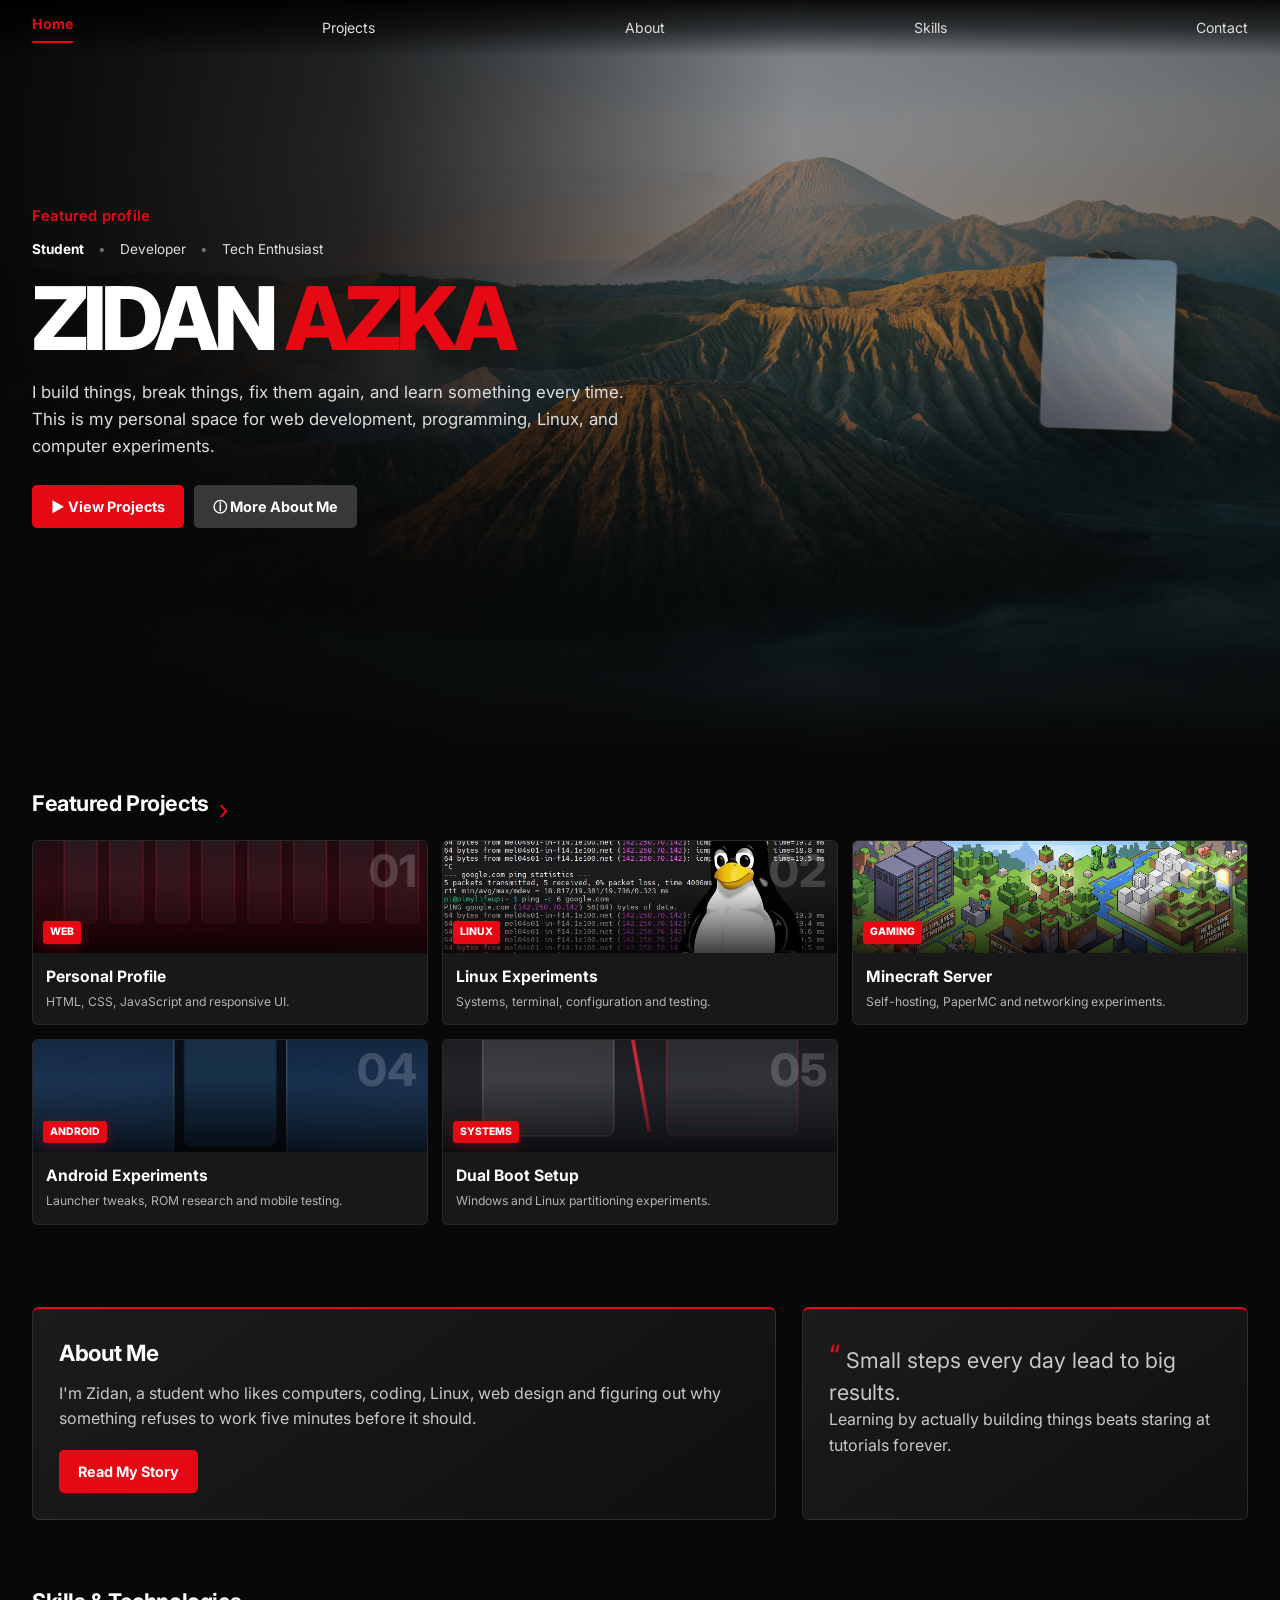
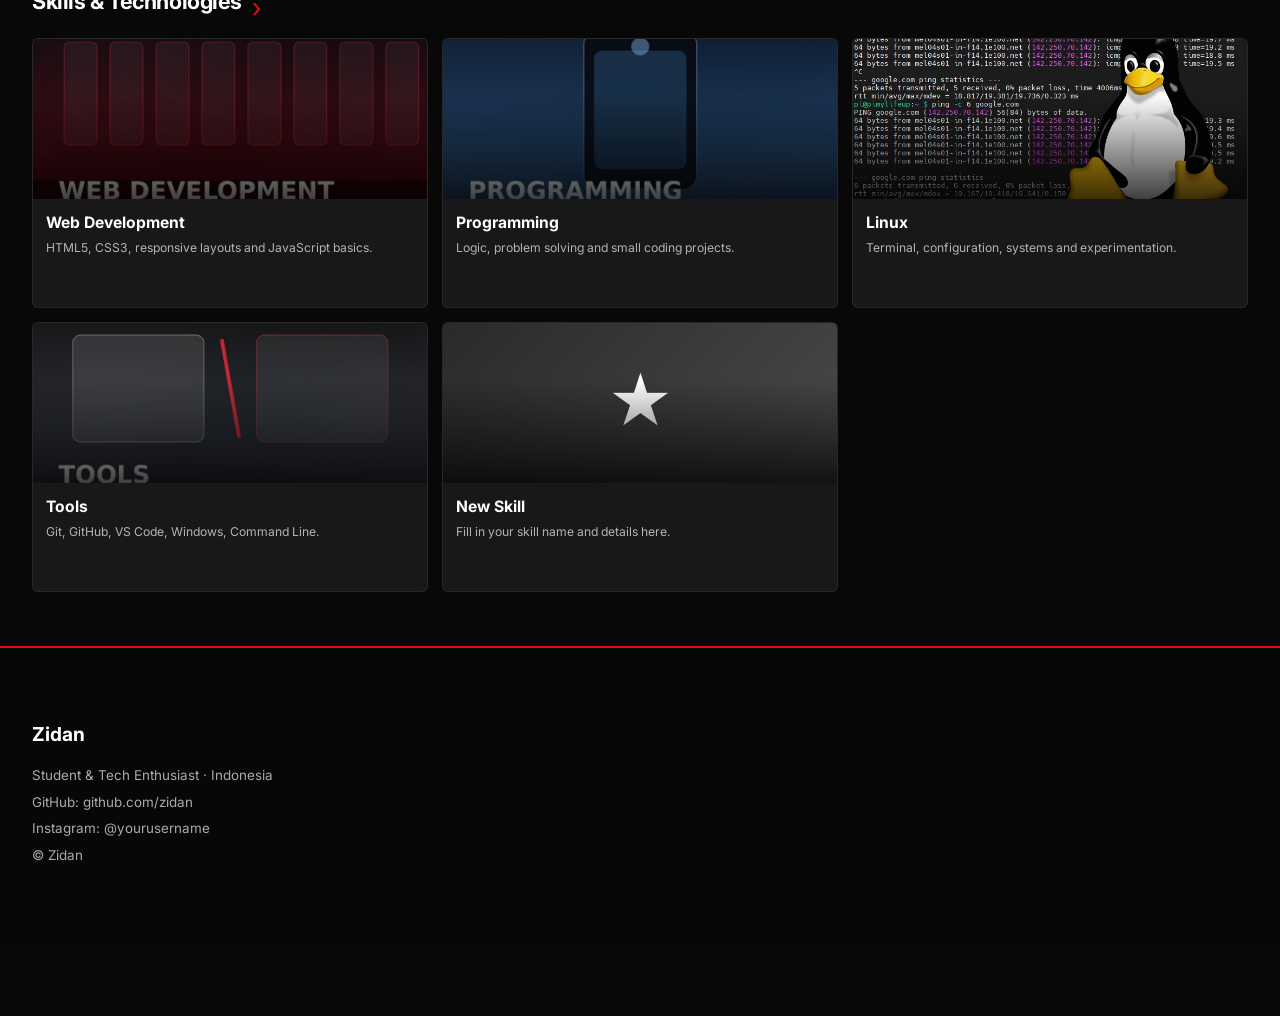
==== index.html @ af7d537e "Add files via upload" ====
<!DOCTYPE html>
<html lang="en">
<head>
<meta charset="utf-8"><meta name="viewport" content="width=device-width,initial-scale=1">
<title>Zidan — Profile</title><link rel="stylesheet" href="assets/css/main.css">
</head>
<body>
<header id="topbar"><div class="container nav"><nav>
<a class="active" href="index.html">Home</a><a href="projects.html">Projects</a><a href="generic.html">About</a><a href="elements.html">Skills</a><a href="#contact">Contact</a>
</nav></div></header>
<main>
<section class="hero"><div class="hero-inner"><div class="hero-copy"><p class="kicker">Featured profile</p><div class="meta"><b>Student</b><span class="dot">•</span><span>Developer</span><span class="dot">•</span><span>Tech Enthusiast</span></div><h1>ZIDAN <span class="red">AZKA</span></h1><p class="hero-desc">I build things, break things, fix them again, and learn something every time. This is my personal space for web development, programming, Linux, and computer experiments.</p><div class="actions"><a class="btn btn-primary" href="projects.html">▶ View Projects</a><a class="btn btn-dark" href="generic.html">ⓘ More About Me</a></div></div><img class="profile-float" id="profilePhoto" src="images/profile.jpg" alt="Profile photo" draggable="false"></div></section>
<section class="row-section"><div class="container"><div class="row-title"><h2>Featured Projects</h2></div><div class="row" id="projectRow">
<article class="card searchable" data-name="profile website web development"><div class="card-media"><img src="images/project-portfolio.jpg" alt="Profile website"><span class="badge">Web</span><span class="card-number">01</span></div><div class="card-body"><h3>Personal Profile</h3><p>HTML, CSS, JavaScript and responsive UI.</p></div></article>
<article class="card searchable" data-name="linux experiments operating system"><div class="card-media"><img src="images/project-linux.jpg" alt="Linux experiments"><span class="badge">Linux</span><span class="card-number">02</span></div><div class="card-body"><h3>Linux Experiments</h3><p>Systems, terminal, configuration and testing.</p></div></article>
<article class="card searchable" data-name="minecraft server paper termux networking"><div class="card-media"><img src="images/project-minecraft.jpg" alt="Minecraft Server"><span class="badge">Gaming</span><span class="card-number">03</span></div><div class="card-body"><h3>Minecraft Server</h3><p>Self-hosting, PaperMC and networking experiments.</p></div></article>
<article class="card searchable" data-name="android poco custom rom"><div class="card-media"><img src="images/project-android.jpg" alt="Android Experiments"><span class="badge">Android</span><span class="card-number">04</span></div><div class="card-body"><h3>Android Experiments</h3><p>Launcher tweaks, ROM research and mobile testing.</p></div></article>
<article class="card searchable" data-name="windows linux dual boot"><div class="card-media"><img src="images/project-dualboot.jpg" alt="Dual Boot Setup"><span class="badge">Systems</span><span class="card-number">05</span></div><div class="card-body"><h3>Dual Boot Setup</h3><p>Windows and Linux partitioning experiments.</p></div></article>
</div></div></section>
<section class="row-section"><div class="container"><div class="split"><div class="panel"><h2>About Me</h2><p>I'm Zidan, a student who likes computers, coding, Linux, web design and figuring out why something refuses to work five minutes before it should.</p><div class="actions" style="margin-top:18px"><a class="btn btn-red" href="generic.html">Read My Story</a></div></div><div class="panel"><p class="quote"><span class="quote-mark">“</span> Small steps every day lead to big results.</p><p>Learning by actually building things beats staring at tutorials forever.</p></div></div></div></section>
<section class="row-section"><div class="container"><div class="row-title"><h2>Skills & Technologies</h2></div><div class="row" id="skillsRow"><article class="card project-large searchable" data-name="html css web"><div class="card-media"><img src="images/skill-web.jpg" alt="Web Development"></div><div class="card-body"><h3>Web Development</h3><p>HTML5, CSS3, responsive layouts and JavaScript basics.</p></div></article><article class="card project-large searchable" data-name="programming code"><div class="card-media"><img src="images/skill-code.jpg" alt="Programming"></div><div class="card-body"><h3>Programming</h3><p>Logic, problem solving and small coding projects.</p></div></article><article class="card project-large searchable" data-name="linux terminal"><div class="card-media"><img src="images/skill-linux.jpg" alt="Linux"></div><div class="card-body"><h3>Linux</h3><p>Terminal, configuration, systems and experimentation.</p></div></article><article class="card project-large searchable" data-name="tools git github"><div class="card-media"><img src="images/skill-tools.jpg" alt="Tools"></div><div class="card-body"><h3>Tools</h3><p>Git, GitHub, VS Code, Windows, Command Line.</p></div></article><article class="card project-large searchable" data-name="new skill"><div class="card-media"><div style="height:100%;background:linear-gradient(135deg,#2a2a2a,#4a4a4a);display:grid;place-items:center;font-size:4rem">★</div></div><div class="card-body"><h3>New Skill</h3><p>Fill in your skill name and details here.</p></div></article></div></div></section>
</main>
<footer id="contact"><div class="container"><h2>Zidan</h2><p>Student & Tech Enthusiast · Indonesia</p><p>GitHub: github.com/zidan</p><p>Instagram: @yourusername</p><p>© Zidan</p></div></footer>
<script>
const topbar=document.getElementById('topbar');window.addEventListener('scroll',()=>topbar.classList.toggle('scrolled',scrollY>30));
</script>
<script>
(function(){
  document.body.classList.add('page-ready');
  document.querySelectorAll('a[href]').forEach(function(a){
    var href=a.getAttribute('href');
    if(!href || href.startsWith('#') || href.startsWith('http') || href.startsWith('mailto:') || href.startsWith('tel:') || a.target==='_blank') return;
    a.addEventListener('click',function(e){
      if(e.ctrlKey||e.metaKey||e.shiftKey||e.altKey) return;
      e.preventDefault();
      document.body.classList.remove('page-ready');
      document.body.classList.add('page-exit');
      setTimeout(function(){ window.location.href=href; },280);
    });
  });
})();
</script>
<script>
(function(){
  var photo = document.getElementById('profilePhoto');
  if(!photo) return;

  var baseRot = 2;          // resting tilt, matches the original design
  var stiffness = 130;      // spring pull-back strength
  var damping = 9;          // energy loss (lower = bouncier)
  var maxDrag = 150;        // px before rubber-banding kicks in
  var tiltPerPx = 0.13;     // how much horizontal offset tilts the photo
  var tiltFromVel = 0.012;  // extra tilt from throw velocity (swing feel)

  var dx = 0, dy = 0, vx = 0, vy = 0;
  var dragging = false, pointerId = null;
  var startClientX = 0, startClientY = 0, startDX = 0, startDY = 0;
  var prevDX = 0, prevDY = 0;
  var lastTime = null;

  function clampDrag(){
    var dist = Math.hypot(dx, dy);
    if(dist > maxDrag){
      var over = dist - maxDrag;
      var eased = maxDrag + over * 0.28; // rubber-band past the limit
      var s = eased / dist;
      dx *= s; dy *= s;
    }
  }

  function onPointerDown(e){
    dragging = true;
    pointerId = e.pointerId;
    try{ photo.setPointerCapture(pointerId); }catch(err){}
    startClientX = e.clientX; startClientY = e.clientY;
    startDX = dx; startDY = dy;
    prevDX = dx; prevDY = dy;
  }
  function onPointerMove(e){
    if(!dragging || e.pointerId !== pointerId) return;
    dx = startDX + (e.clientX - startClientX);
    dy = startDY + (e.clientY - startClientY);
    clampDrag();
  }
  function endDrag(e){
    if(pointerId !== null && e.pointerId !== undefined && e.pointerId !== pointerId) return;
    dragging = false;
    pointerId = null;
  }

  photo.addEventListener('pointerdown', onPointerDown);
  photo.addEventListener('pointermove', onPointerMove);
  photo.addEventListener('pointerup', endDrag);
  photo.addEventListener('pointercancel', endDrag);

  function frame(t){
    if(lastTime === null) lastTime = t;
    var dt = Math.min((t - lastTime) / 1000, 0.032);
    lastTime = t;

    if(dragging){
      if(dt > 0){
        vx = (dx - prevDX) / dt;
        vy = (dy - prevDY) / dt;
      }
      prevDX = dx; prevDY = dy;
    } else if(Math.abs(dx) > 0.05 || Math.abs(dy) > 0.05 || Math.abs(vx) > 0.5 || Math.abs(vy) > 0.5){
      var ax = -stiffness * dx - damping * vx;
      var ay = -stiffness * dy - damping * vy;
      vx += ax * dt; vy += ay * dt;
      dx += vx * dt; dy += vy * dt;
    } else {
      dx = 0; dy = 0; vx = 0; vy = 0;
    }

    var rot = baseRot + dx * tiltPerPx + vx * tiltFromVel;
    rot = Math.max(-42, Math.min(46, rot));

    photo.style.transform = 'translate(' + dx.toFixed(2) + 'px,' + dy.toFixed(2) + 'px) translateY(-50%) rotate(' + rot.toFixed(2) + 'deg)';

    requestAnimationFrame(frame);
  }
  requestAnimationFrame(frame);
})();
</script>
</body></html>
---- assets/css/main.css ----
@import url('https://fonts.googleapis.com/css2?family=Inter:wght@400;500;600;700;800&display=swap');

:root{--red:#e50914;--red2:#b20710;--bg:#080808;--panel:#141414;--text:#fff;--muted:#b3b3b3;--line:rgba(255,255,255,.10)}
*{box-sizing:border-box}
html{scroll-behavior:smooth;background:var(--bg)}
body{margin:0;opacity:0;transition:opacity .28s ease-in-out;
background:var(--bg);color:var(--text);font-family:Inter,Arial,sans-serif;line-height:1.6;overflow-x:hidden}
body.page-ready{opacity:1}
body.page-exit{opacity:0}
a{color:inherit}
.container{width:min(1240px,calc(100% - 64px));margin:auto}

/* Netflix-inspired shell */
header{position:fixed;top:0;left:0;right:0;z-index:100;background:linear-gradient(180deg,rgba(0,0,0,.9),rgba(0,0,0,.58),transparent);transition:.3s}
header.scrolled{background:rgba(8,8,8,.94);backdrop-filter:blur(14px)}
.nav{height:56px;display:flex;align-items:center;gap:32px}
nav{display:flex;align-items:center;gap:24px;justify-content:space-between;width:100%}
nav a{text-decoration:none;font-size:.88rem;color:#ddd;transition:.2s}
nav a:hover,nav a.active{color:#fff}nav a.active{color:var(--red);font-weight:700}nav a.active:after{content:"";display:block;height:2px;background:var(--red);margin-top:5px;border-radius:2px;box-shadow:0 0 8px rgba(229,9,20,.45)}
.nav-search{width:180px;border:1px solid rgba(255,255,255,.28);background:rgba(0,0,0,.4);color:#fff;border-radius:5px;padding:8px 11px;outline:none;transition:.25s}
.nav-search:focus{width:230px;border-color:var(--red);box-shadow:0 0 0 1px rgba(229,9,20,.25)}
.theme-toggle{border:0;background:var(--red);color:#fff;font-size:.8rem;font-weight:800;cursor:pointer;border-radius:4px;padding:7px 9px}.theme-toggle:hover{background:#f21b25}

/* Hero */
.hero{min-height:92vh;position:relative;display:flex;align-items:flex-end;overflow:hidden;background-image:linear-gradient(90deg,rgba(8,8,8,.98) 0%,rgba(8,8,8,.82) 28%,rgba(8,8,8,.28) 62%,rgba(8,8,8,.42) 100%),linear-gradient(0deg,#080808 0%,rgba(8,8,8,.05) 45%,rgba(8,8,8,.12) 100%),url('../../images/hero-bg.jpg');background-size:cover;background-position:center}
.hero:after{content:"";position:absolute;inset:0;background:radial-gradient(circle at 78% 40%,transparent 0,rgba(0,0,0,.05) 30%,rgba(0,0,0,.28) 100%);pointer-events:none}
.hero-inner{position:relative;z-index:2;width:min(1240px,calc(100% - 64px));margin:auto;padding:145px 0 100px}
.hero-copy{max-width:630px}
.kicker{color:var(--red);font-size:.92rem;font-weight:600;margin:0 0 10px;letter-spacing:.2px}
.hero h1{font-size:clamp(3.14rem,6.86vw,6.66rem);line-height:.92;margin:0 0 20px;letter-spacing:-.06em;font-weight:800}
.hero h1 .red{color:var(--red)}
.hero-desc{font-size:1.05rem;color:#ddd;max-width:620px;margin:0 0 25px}
.meta{display:flex;gap:14px;flex-wrap:wrap;color:#ddd;font-size:.85rem;margin-bottom:18px}.meta b{color:#fff}.dot{opacity:.45}
.actions{display:flex;gap:10px;flex-wrap:wrap}
.btn{display:inline-flex;align-items:center;gap:9px;border:0;border-radius:5px;padding:10px 19px;text-decoration:none;font-weight:700;font-size:.9rem;transition:transform .2s,background .2s,opacity .2s;cursor:pointer}
.btn:hover{transform:translateY(-2px)}
.btn-primary{background:var(--red);color:#fff}.btn-primary:hover{background:#f21b25}.btn-red{background:var(--red);color:#fff}.btn-red:hover{background:#f21b25}.btn-dark{background:rgba(70,70,70,.78);color:#fff}.btn-dark:hover{background:rgba(100,100,100,.9)}
.profile-float{position:absolute;right:6%;top:50%;width:133px;height:172px;object-fit:cover;object-position:center top;border-radius:8px;opacity:.88;box-shadow:0 20px 60px rgba(0,0,0,.65);border:1px solid rgba(255,255,255,.12);transform:translateY(-50%) rotate(2deg);transition:opacity .3s,box-shadow .3s;cursor:grab;touch-action:none;user-select:none;-webkit-user-drag:none;will-change:transform}
.profile-float:hover{opacity:1;box-shadow:0 24px 70px rgba(0,0,0,.75)}
.profile-float:active{cursor:grabbing}


/* Content rows */
main{position:relative;z-index:3;margin-top:-70px}
.row-section{padding:28px 0 36px;position:relative}
.row-section h2{font-size:1.35rem;margin:0 0 14px;letter-spacing:-.02em}
.row-title{display:flex;align-items:center;gap:10px}.row-title:after{content:'›';font-size:1.7rem;color:var(--red);margin-top:-2px}
.row{display:flex;gap:12px;overflow-x:auto;padding:5px 0 18px;scrollbar-width:none;scroll-snap-type:x proximity}.row::-webkit-scrollbar{display:none}
#projectRow{display:grid;grid-template-columns:repeat(3,1fr);gap:14px;overflow:visible;scroll-snap-type:none}
#projectRow .card{flex:auto;min-width:0}
#skillsRow{display:grid;grid-template-columns:repeat(3,1fr);gap:14px;overflow:visible;scroll-snap-type:none}
#skillsRow .card{flex:auto;min-width:0}
.card{flex:0 0 245px;min-height:180px;position:relative;overflow:hidden;border-radius:6px;background:#181818;border:1px solid rgba(255,255,255,.07);scroll-snap-align:start;transition:transform .25s ease,box-shadow .25s ease,z-index .25s ease}
.card:hover{transform:scale(1.055);z-index:5;box-shadow:0 18px 42px rgba(0,0,0,.65)}
.card-media{height:112px;position:relative;overflow:hidden;background:linear-gradient(135deg,#1c1c1c,#303030)}
.card-media img{width:100%;height:100%;object-fit:cover;display:block;transition:transform .35s}.card:hover .card-media img{transform:scale(1.07)}
.card-media:after{content:"";position:absolute;inset:0;background:linear-gradient(0deg,rgba(0,0,0,.75),transparent 65%)}
.card-body{padding:11px 13px 14px}.card h3{font-size:.98rem;margin:0 0 4px}.card p{font-size:.76rem;color:var(--muted);margin:0;line-height:1.45}
.badge{position:absolute;left:10px;bottom:9px;z-index:2;background:var(--red);box-shadow:0 3px 14px rgba(229,9,20,.28);border-radius:3px;padding:3px 7px;font-size:.65rem;font-weight:800;text-transform:uppercase}
.card-number{position:absolute;right:10px;top:8px;font-size:2.8rem;font-weight:800;color:rgba(255,255,255,.18);line-height:1}

/* About / skills */
.split{display:grid;grid-template-columns:1.25fr .75fr;gap:26px}
.panel{background:linear-gradient(145deg,rgba(30,30,30,.92),rgba(17,17,17,.92));border:1px solid var(--line);border-top:2px solid var(--red);border-radius:7px;padding:26px}
.panel h2{margin:0 0 10px;font-size:1.4rem}.panel p{color:#c8c8c8;margin:0}
.skill-list{display:flex;flex-wrap:wrap;gap:8px;margin-top:16px}.skill{padding:7px 10px;border-radius:4px;background:#242424;color:#ddd;font-size:.78rem;border:1px solid rgba(255,255,255,.08)}
.quote{font-size:1.35rem;line-height:1.35;color:#eee;margin:0 0 14px}.quote-mark{color:var(--red);font-size:2rem}

/* Pages */
.page-hero{padding:150px 0 70px;background:linear-gradient(180deg,rgba(8,8,8,.3),#080808),url('../../images/hero-bg.jpg') center/cover;min-height:54vh;display:flex;align-items:flex-end}
.page-hero h1{font-size:clamp(2.8rem,6vw,5.4rem);line-height:1;margin:0 0 14px;letter-spacing:-.05em}.page-hero p{max-width:680px;color:#d0d0d0}
.content-section{padding:34px 0 70px}
.project-grid{display:grid;grid-template-columns:repeat(3,1fr);gap:16px}.project-large{min-height:270px}.project-large .card-media{height:160px}
.list{margin:0;padding-left:20px;color:#cfcfcf}.list li{margin:8px 0}
footer{padding:55px 0 75px;border-top:2px solid var(--red);background:#070707;color:#aaa}footer h2{color:#fff;font-size:1.2rem}footer p{margin:5px 0;font-size:.84rem}

.empty-state{display:none;padding:35px 0;color:#aaa}.empty-state.show{display:block}

@media(max-width:900px){.container,.hero-inner{width:min(100% - 34px,1240px)}nav{gap:14px}.nav-search{width:135px}.nav-search:focus{width:170px}.profile-float{width:96px;height:124px;right:3%;bottom:78px}.split{grid-template-columns:1fr}.project-grid{gap:10px;grid-template-columns:repeat(2,1fr)}.project-large{min-height:170px}.project-large .card-media{height:90px}.card-body{padding:10px}.card h3{font-size:.95rem}.card p{font-size:.78rem}#projectRow{gap:10px;grid-template-columns:repeat(2,1fr)}#projectRow .card-media{height:90px}#skillsRow{gap:10px;grid-template-columns:repeat(2,1fr)}#skillsRow .card-media{height:90px}}
@media(max-width:650px){.nav{height:50px;gap:14px}nav a:nth-child(2),nav a:nth-child(3){display:none}.nav-search{width:105px}.nav-search:focus{width:140px}.hero{min-height:82vh;background-position:62% center}.hero-inner{padding:120px 0 75px}.hero h1{font-size:clamp(2.94rem,16.66vw,4.70rem)}.hero-desc{font-size:.92rem}.profile-float{display:none}.card{flex-basis:225px}.card-media{height:102px}.page-hero{min-height:48vh;padding-top:115px}.page-hero h1{font-size:3rem}.project-grid{gap:8px;grid-template-columns:1fr}.project-large{min-height:150px}.project-large .card-media{height:76px}.card-body{padding:8px}.card h3{font-size:.85rem}.card p{font-size:.72rem;line-height:1.3}.badge{font-size:.62rem;padding:2px 6px}#projectRow{gap:8px;grid-template-columns:1fr}#projectRow .card-media{height:76px}#skillsRow{gap:8px;grid-template-columns:1fr}#skillsRow .card-media{height:76px}}
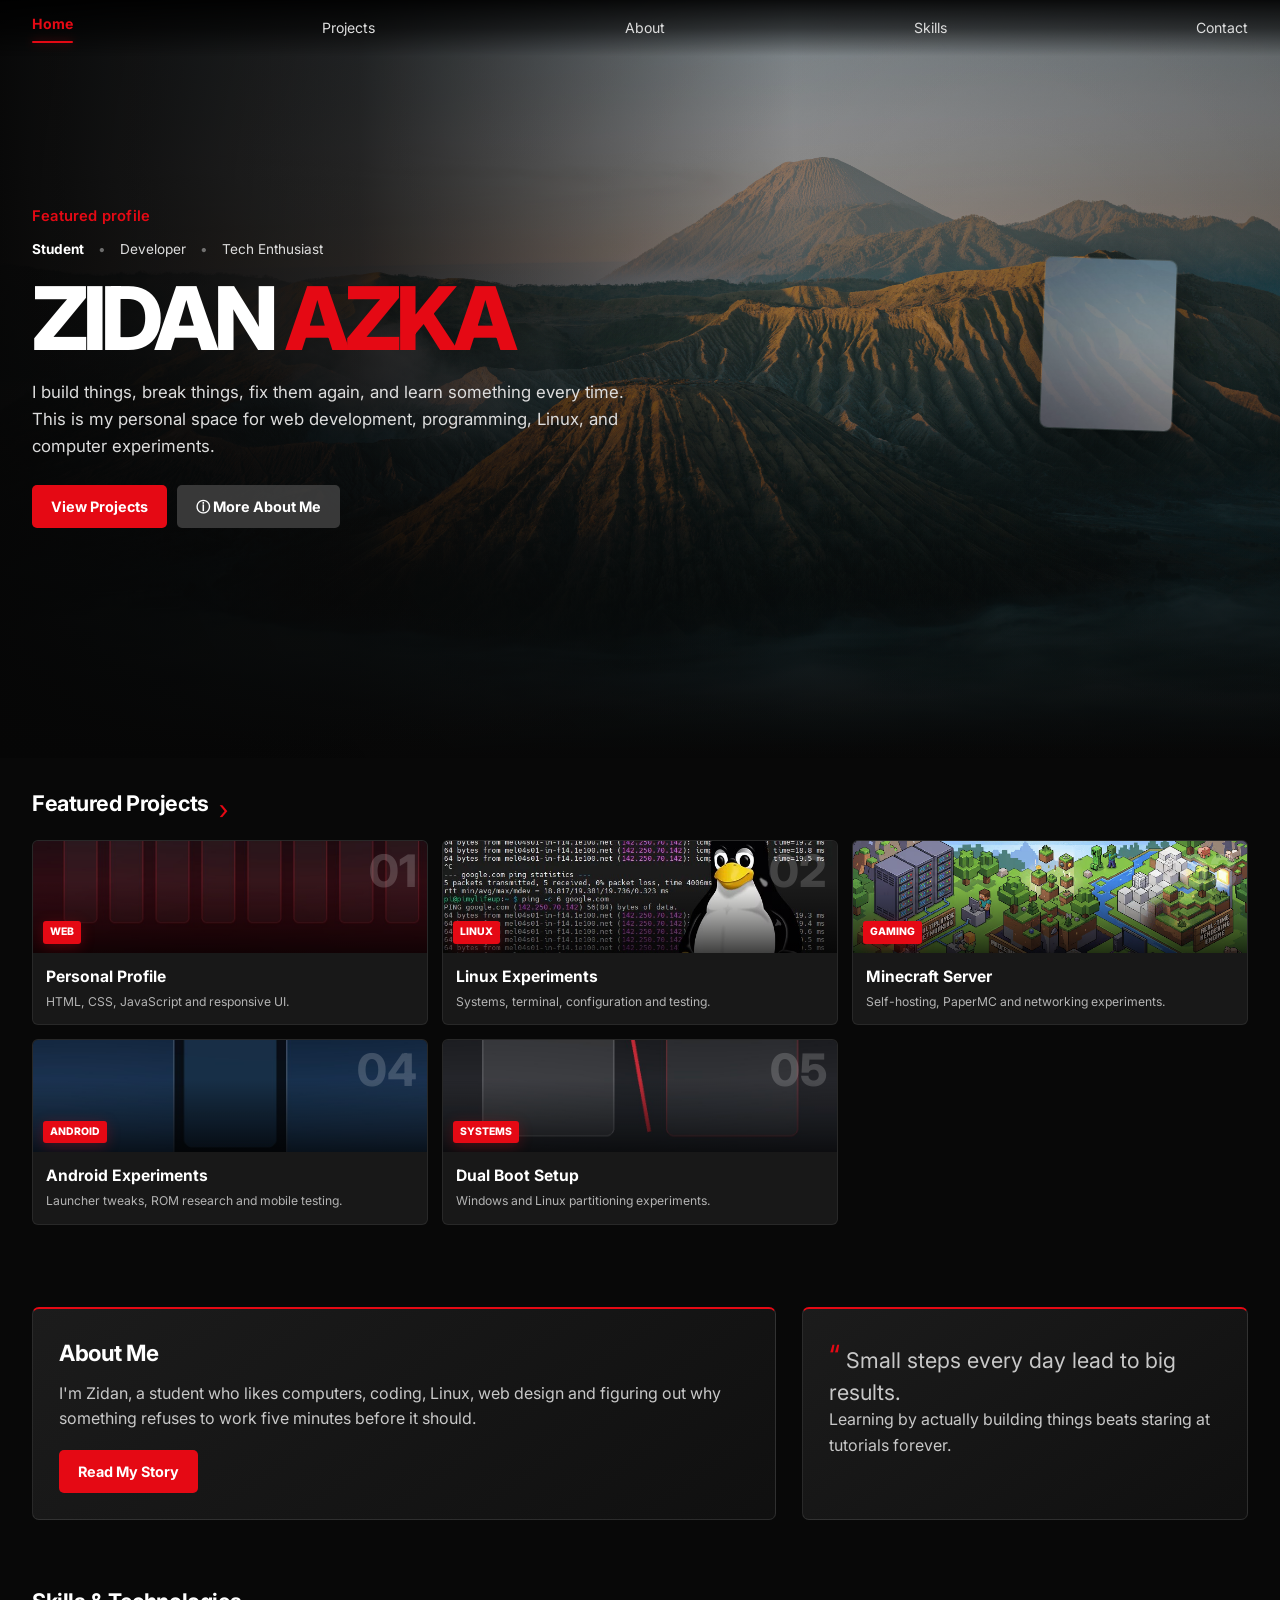
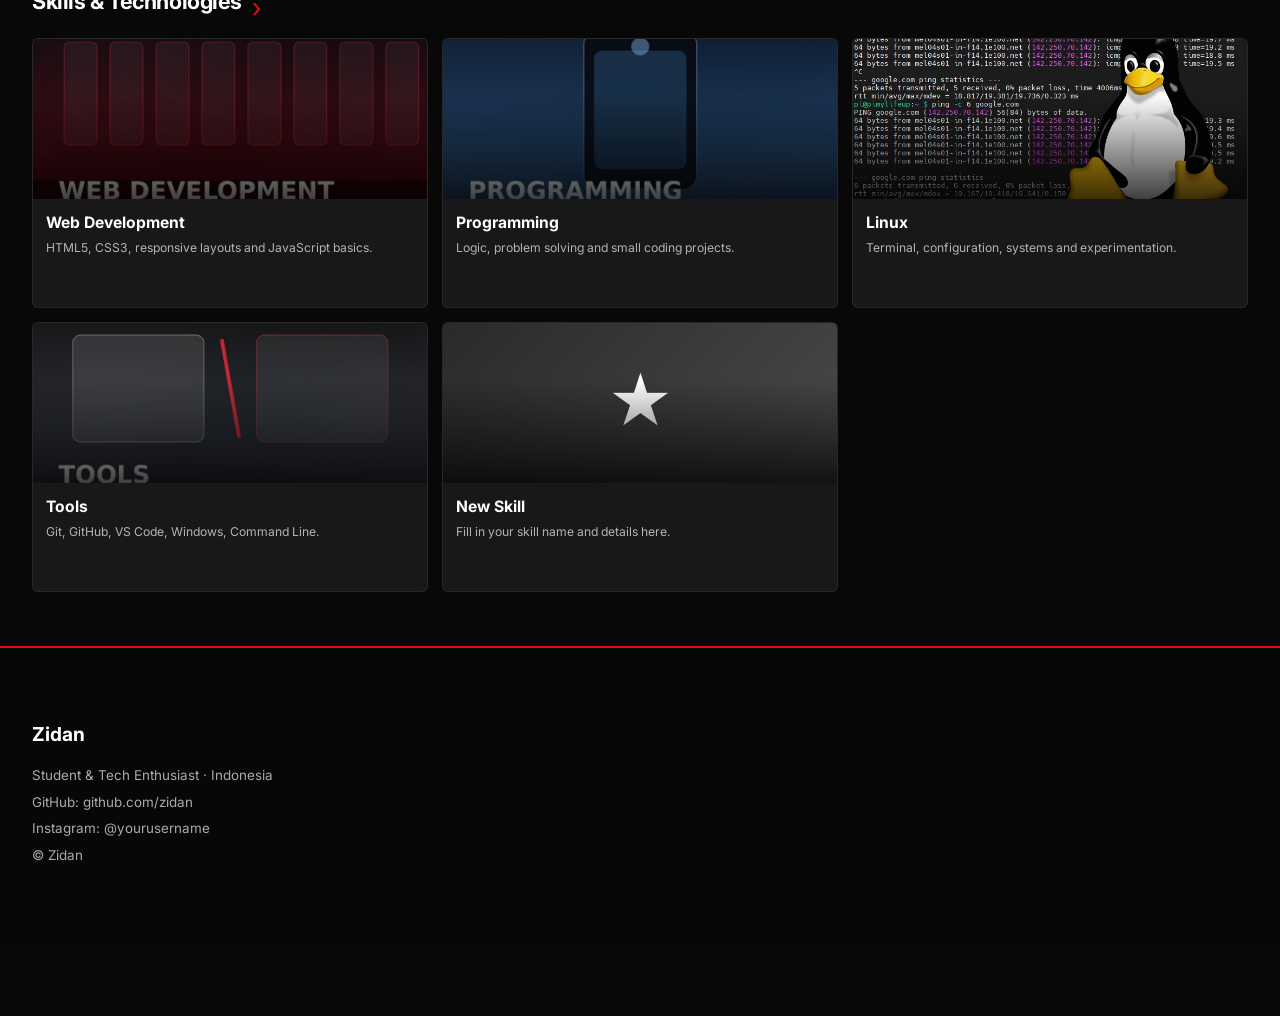
==== commit 459a4746: "Refactor hero section and update button text Updated the hero section to remove duplicate content an" ====
--- a/index.html
+++ b/index.html
@@ -9,7 +9,7 @@
 <a class="active" href="index.html">Home</a><a href="projects.html">Projects</a><a href="generic.html">About</a><a href="elements.html">Skills</a><a href="#contact">Contact</a>
 </nav></div></header>
 <main>
-<section class="hero"><div class="hero-inner"><div class="hero-copy"><p class="kicker">Featured profile</p><div class="meta"><b>Student</b><span class="dot">•</span><span>Developer</span><span class="dot">•</span><span>Tech Enthusiast</span></div><h1>ZIDAN <span class="red">AZKA</span></h1><p class="hero-desc">I build things, break things, fix them again, and learn something every time. This is my personal space for web development, programming, Linux, and computer experiments.</p><div class="actions"><a class="btn btn-primary" href="projects.html">▶ View Projects</a><a class="btn btn-dark" href="generic.html">ⓘ More About Me</a></div></div><img class="profile-float" id="profilePhoto" src="images/profile.jpg" alt="Profile photo" draggable="false"></div></section>
+<section class="hero"><div class="hero-inner"><div class="hero-copy"><p class="kicker">Featured profile</p><div class="meta"><b>Student</b><span class="dot">•</span><span>Developer</span><span class="dot">•</span><span>Tech Enthusiast</span></div><h1>ZIDAN <span class="red">AZKA</span></h1><p class="hero-desc">I build things, break things, fix them again, and learn something every time. This is my personal space for web development, programming, Linux, and computer experiments.</p><div class="actions"><a class="btn btn-primary" href="projects.html">View Projects</a><a class="btn btn-dark" href="generic.html">ⓘ More About Me</a></div></div><img class="profile-float" id="profilePhoto" src="images/profile.jpg" alt="Profile photo" draggable="false"></div></section>
 <section class="row-section"><div class="container"><div class="row-title"><h2>Featured Projects</h2></div><div class="row" id="projectRow">
 <article class="card searchable" data-name="profile website web development"><div class="card-media"><img src="images/project-portfolio.jpg" alt="Profile website"><span class="badge">Web</span><span class="card-number">01</span></div><div class="card-body"><h3>Personal Profile</h3><p>HTML, CSS, JavaScript and responsive UI.</p></div></article>
 <article class="card searchable" data-name="linux experiments operating system"><div class="card-media"><img src="images/project-linux.jpg" alt="Linux experiments"><span class="badge">Linux</span><span class="card-number">02</span></div><div class="card-body"><h3>Linux Experiments</h3><p>Systems, terminal, configuration and testing.</p></div></article>
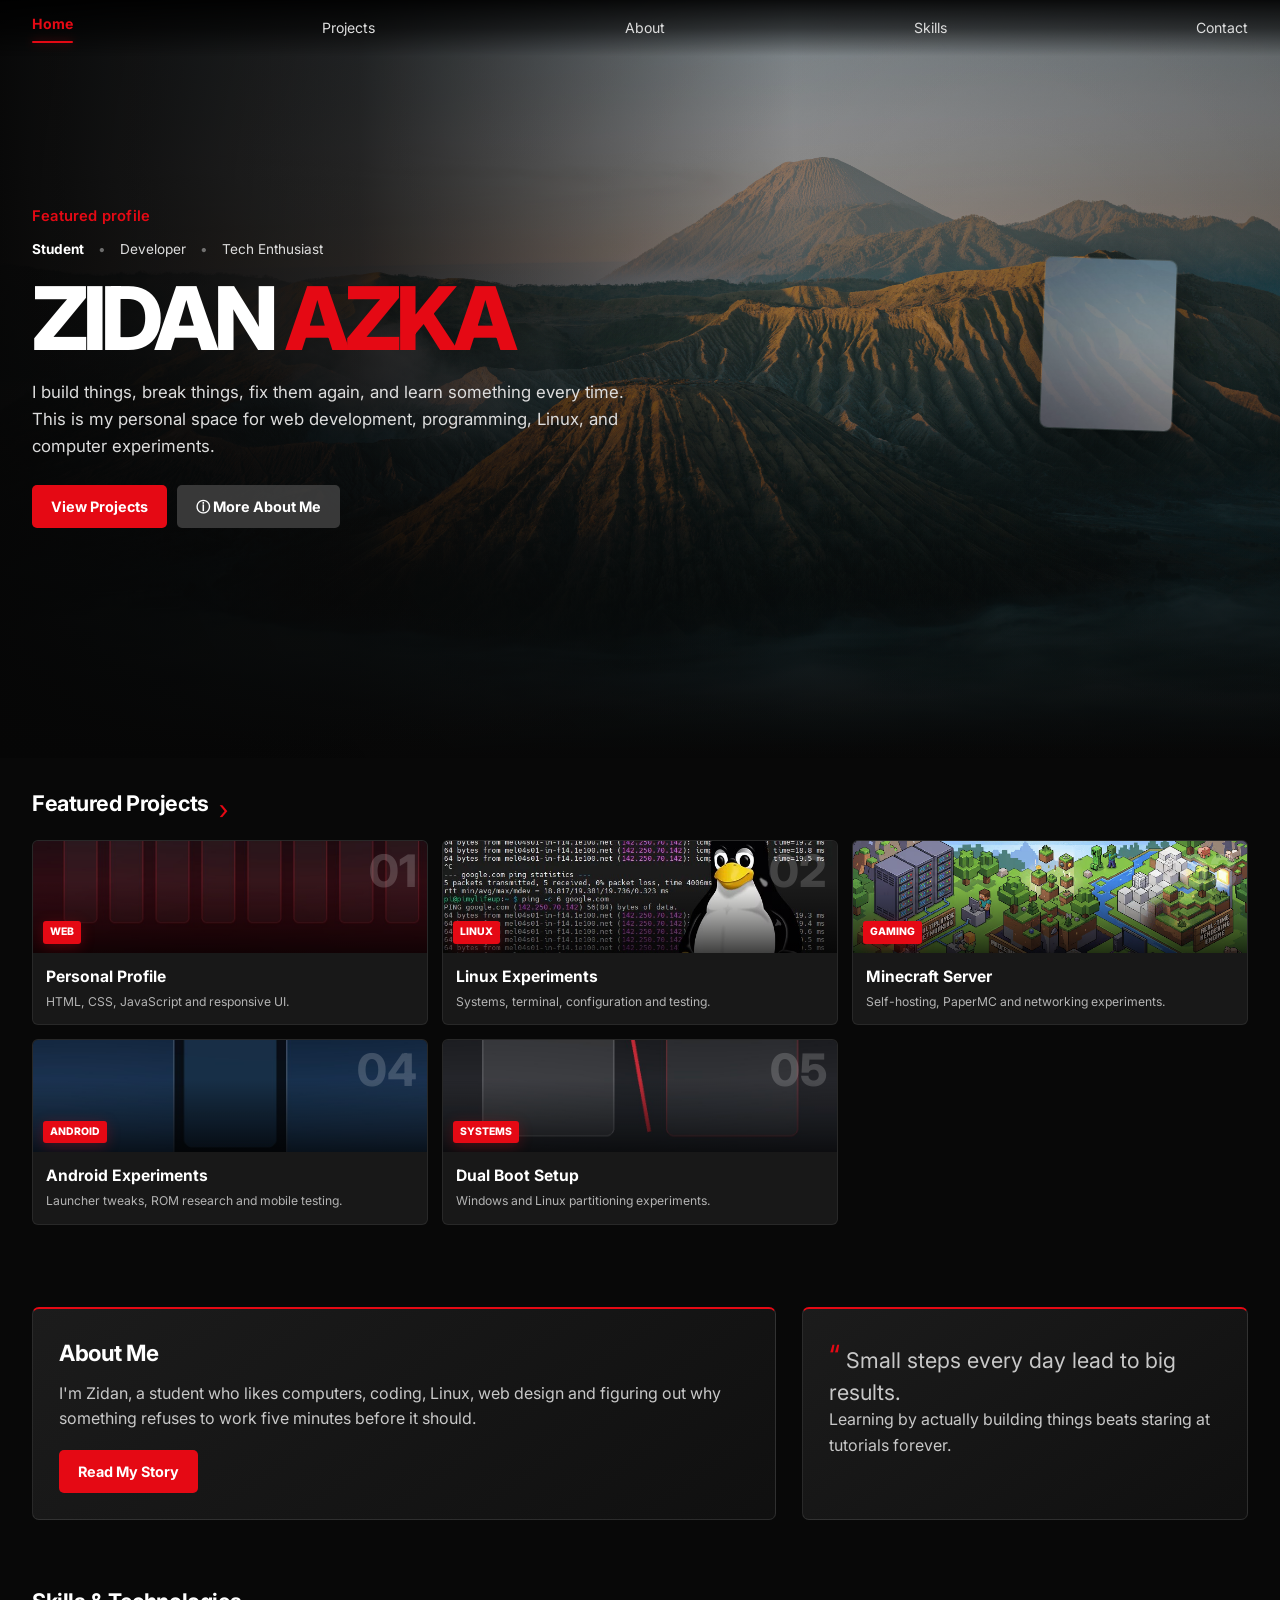
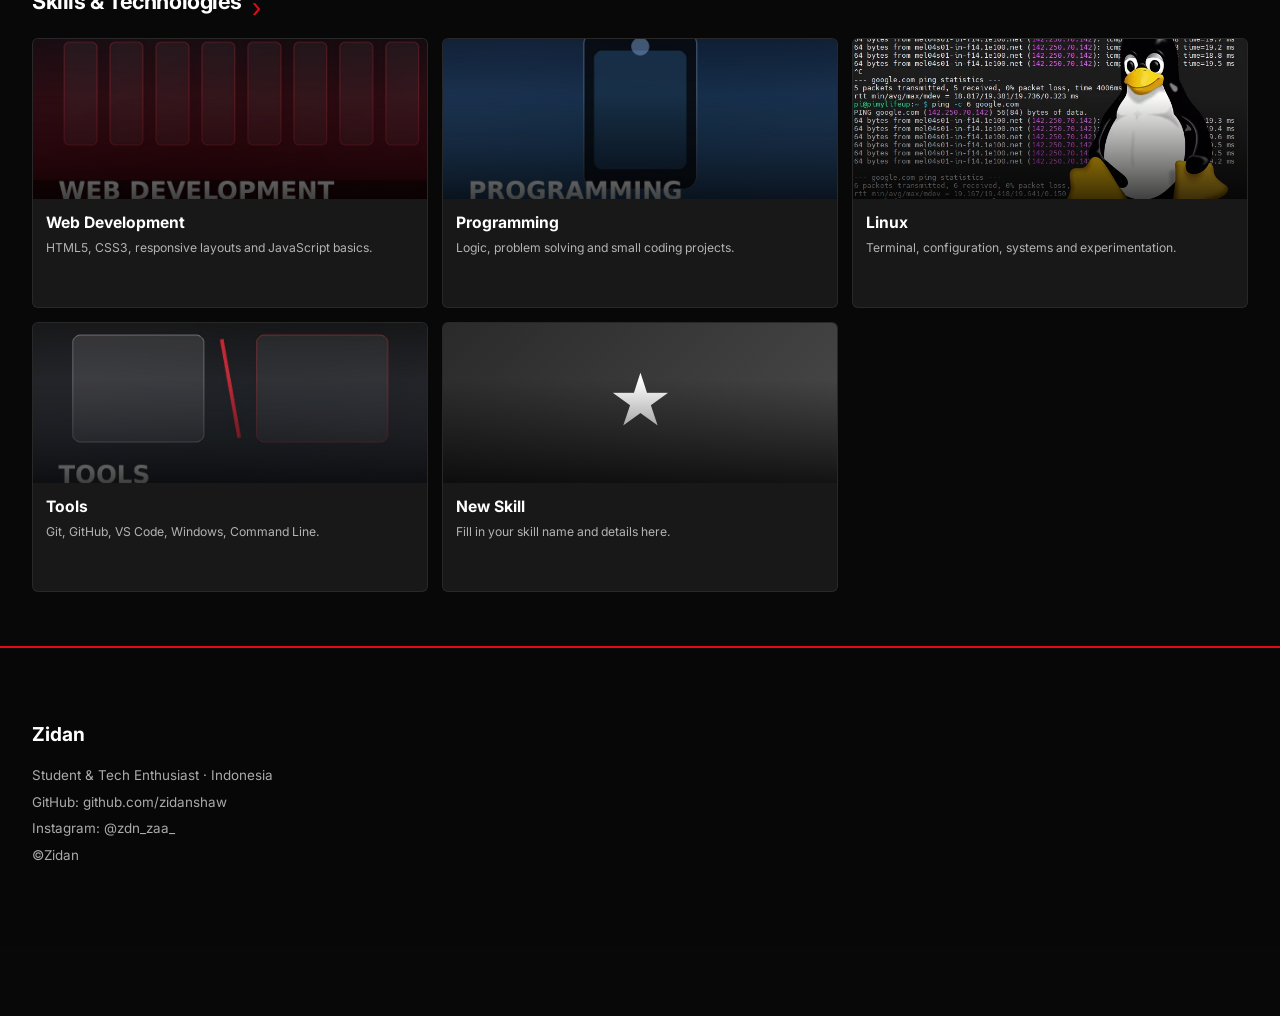
==== commit f831d633: "Update footer contact information" ====
--- a/index.html
+++ b/index.html
@@ -20,7 +20,7 @@
 <section class="row-section"><div class="container"><div class="split"><div class="panel"><h2>About Me</h2><p>I'm Zidan, a student who likes computers, coding, Linux, web design and figuring out why something refuses to work five minutes before it should.</p><div class="actions" style="margin-top:18px"><a class="btn btn-red" href="generic.html">Read My Story</a></div></div><div class="panel"><p class="quote"><span class="quote-mark">“</span> Small steps every day lead to big results.</p><p>Learning by actually building things beats staring at tutorials forever.</p></div></div></div></section>
 <section class="row-section"><div class="container"><div class="row-title"><h2>Skills & Technologies</h2></div><div class="row" id="skillsRow"><article class="card project-large searchable" data-name="html css web"><div class="card-media"><img src="images/skill-web.jpg" alt="Web Development"></div><div class="card-body"><h3>Web Development</h3><p>HTML5, CSS3, responsive layouts and JavaScript basics.</p></div></article><article class="card project-large searchable" data-name="programming code"><div class="card-media"><img src="images/skill-code.jpg" alt="Programming"></div><div class="card-body"><h3>Programming</h3><p>Logic, problem solving and small coding projects.</p></div></article><article class="card project-large searchable" data-name="linux terminal"><div class="card-media"><img src="images/skill-linux.jpg" alt="Linux"></div><div class="card-body"><h3>Linux</h3><p>Terminal, configuration, systems and experimentation.</p></div></article><article class="card project-large searchable" data-name="tools git github"><div class="card-media"><img src="images/skill-tools.jpg" alt="Tools"></div><div class="card-body"><h3>Tools</h3><p>Git, GitHub, VS Code, Windows, Command Line.</p></div></article><article class="card project-large searchable" data-name="new skill"><div class="card-media"><div style="height:100%;background:linear-gradient(135deg,#2a2a2a,#4a4a4a);display:grid;place-items:center;font-size:4rem">★</div></div><div class="card-body"><h3>New Skill</h3><p>Fill in your skill name and details here.</p></div></article></div></div></section>
 </main>
-<footer id="contact"><div class="container"><h2>Zidan</h2><p>Student & Tech Enthusiast · Indonesia</p><p>GitHub: github.com/zidan</p><p>Instagram: @yourusername</p><p>© Zidan</p></div></footer>
+<footer id="contact"><div class="container"><h2>Zidan</h2><p>Student & Tech Enthusiast · Indonesia</p><p>GitHub: github.com/zidanshaw</p><p>Instagram: @zdn_zaa_</p><p>©Zidan</p></div></footer>
 <script>
 const topbar=document.getElementById('topbar');window.addEventListener('scroll',()=>topbar.classList.toggle('scrolled',scrollY>30));
 </script>
--- a/assets/css/main.css
+++ b/assets/css/main.css
@@ -17,9 +17,6 @@
 nav{display:flex;align-items:center;gap:24px;justify-content:space-between;width:100%}
 nav a{text-decoration:none;font-size:.88rem;color:#ddd;transition:.2s}
 nav a:hover,nav a.active{color:#fff}nav a.active{color:var(--red);font-weight:700}nav a.active:after{content:"";display:block;height:2px;background:var(--red);margin-top:5px;border-radius:2px;box-shadow:0 0 8px rgba(229,9,20,.45)}
-.nav-search{width:180px;border:1px solid rgba(255,255,255,.28);background:rgba(0,0,0,.4);color:#fff;border-radius:5px;padding:8px 11px;outline:none;transition:.25s}
-.nav-search:focus{width:230px;border-color:var(--red);box-shadow:0 0 0 1px rgba(229,9,20,.25)}
-.theme-toggle{border:0;background:var(--red);color:#fff;font-size:.8rem;font-weight:800;cursor:pointer;border-radius:4px;padding:7px 9px}.theme-toggle:hover{background:#f21b25}
 
 /* Hero */
 .hero{min-height:92vh;position:relative;display:flex;align-items:flex-end;overflow:hidden;background-image:linear-gradient(90deg,rgba(8,8,8,.98) 0%,rgba(8,8,8,.82) 28%,rgba(8,8,8,.28) 62%,rgba(8,8,8,.42) 100%),linear-gradient(0deg,#080808 0%,rgba(8,8,8,.05) 45%,rgba(8,8,8,.12) 100%),url('../../images/hero-bg.jpg');background-size:cover;background-position:center}
@@ -76,5 +73,6 @@
 
 .empty-state{display:none;padding:35px 0;color:#aaa}.empty-state.show{display:block}
 
-@media(max-width:900px){.container,.hero-inner{width:min(100% - 34px,1240px)}nav{gap:14px}.nav-search{width:135px}.nav-search:focus{width:170px}.profile-float{width:96px;height:124px;right:3%;bottom:78px}.split{grid-template-columns:1fr}.project-grid{gap:10px;grid-template-columns:repeat(2,1fr)}.project-large{min-height:170px}.project-large .card-media{height:90px}.card-body{padding:10px}.card h3{font-size:.95rem}.card p{font-size:.78rem}#projectRow{gap:10px;grid-template-columns:repeat(2,1fr)}#projectRow .card-media{height:90px}#skillsRow{gap:10px;grid-template-columns:repeat(2,1fr)}#skillsRow .card-media{height:90px}}
-@media(max-width:650px){.nav{height:50px;gap:14px}nav a:nth-child(2),nav a:nth-child(3){display:none}.nav-search{width:105px}.nav-search:focus{width:140px}.hero{min-height:82vh;background-position:62% center}.hero-inner{padding:120px 0 75px}.hero h1{font-size:clamp(2.94rem,16.66vw,4.70rem)}.hero-desc{font-size:.92rem}.profile-float{display:none}.card{flex-basis:225px}.card-media{height:102px}.page-hero{min-height:48vh;padding-top:115px}.page-hero h1{font-size:3rem}.project-grid{gap:8px;grid-template-columns:1fr}.project-large{min-height:150px}.project-large .card-media{height:76px}.card-body{padding:8px}.card h3{font-size:.85rem}.card p{font-size:.72rem;line-height:1.3}.badge{font-size:.62rem;padding:2px 6px}#projectRow{gap:8px;grid-template-columns:1fr}#projectRow .card-media{height:76px}#skillsRow{gap:8px;grid-template-columns:1fr}#skillsRow .card-media{height:76px}}
+@media(max-width:900px){.container,.hero-inner{width:min(100% - 34px,1240px)}nav{gap:14px}.profile-float{width:96px;height:124px;right:3%;bottom:78px}.split{grid-template-columns:1fr}.project-grid{gap:10px;grid-template-columns:repeat(2,1fr)}.project-large{min-height:170px}.project-large .card-media{height:90px}.card-body{padding:10px}.card h3{font-size:.95rem}.card p{font-size:.78rem}#projectRow{gap:10px;grid-template-columns:repeat(2,1fr)}#projectRow .card-media{height:90px}#skillsRow{gap:10px;grid-template-columns:repeat(2,1fr)}#skillsRow .card-media{height:90px}}
+@media(max-width:650px){.nav{height:50px;gap:14px}nav{gap:0}nav a{font-size:.76rem}.hero{min-height:82vh;background-position:62% center}.hero-inner{padding:120px 0 75px}.hero h1{font-size:clamp(2.94rem,16.66vw,4.70rem)}.hero-desc{font-size:.92rem}.profile-float{display:none}.card{flex-basis:225px}.card-media{height:102px}.page-hero{min-height:48vh;padding-top:115px}.page-hero h1{font-size:3rem}.project-grid{gap:8px;grid-template-columns:1fr}.project-large{min-height:150px}.project-large .card-media{height:76px}.card-body{padding:8px}.card h3{font-size:.85rem}.card p{font-size:.72rem;line-height:1.3}.badge{font-size:.62rem;padding:2px 6px}#projectRow{gap:8px;grid-template-columns:1fr}#projectRow .card-media{height:76px}#skillsRow{gap:8px;grid-template-columns:1fr}#skillsRow .card-media{height:76px}}
+@media(max-width:400px){nav a{font-size:.68rem}}
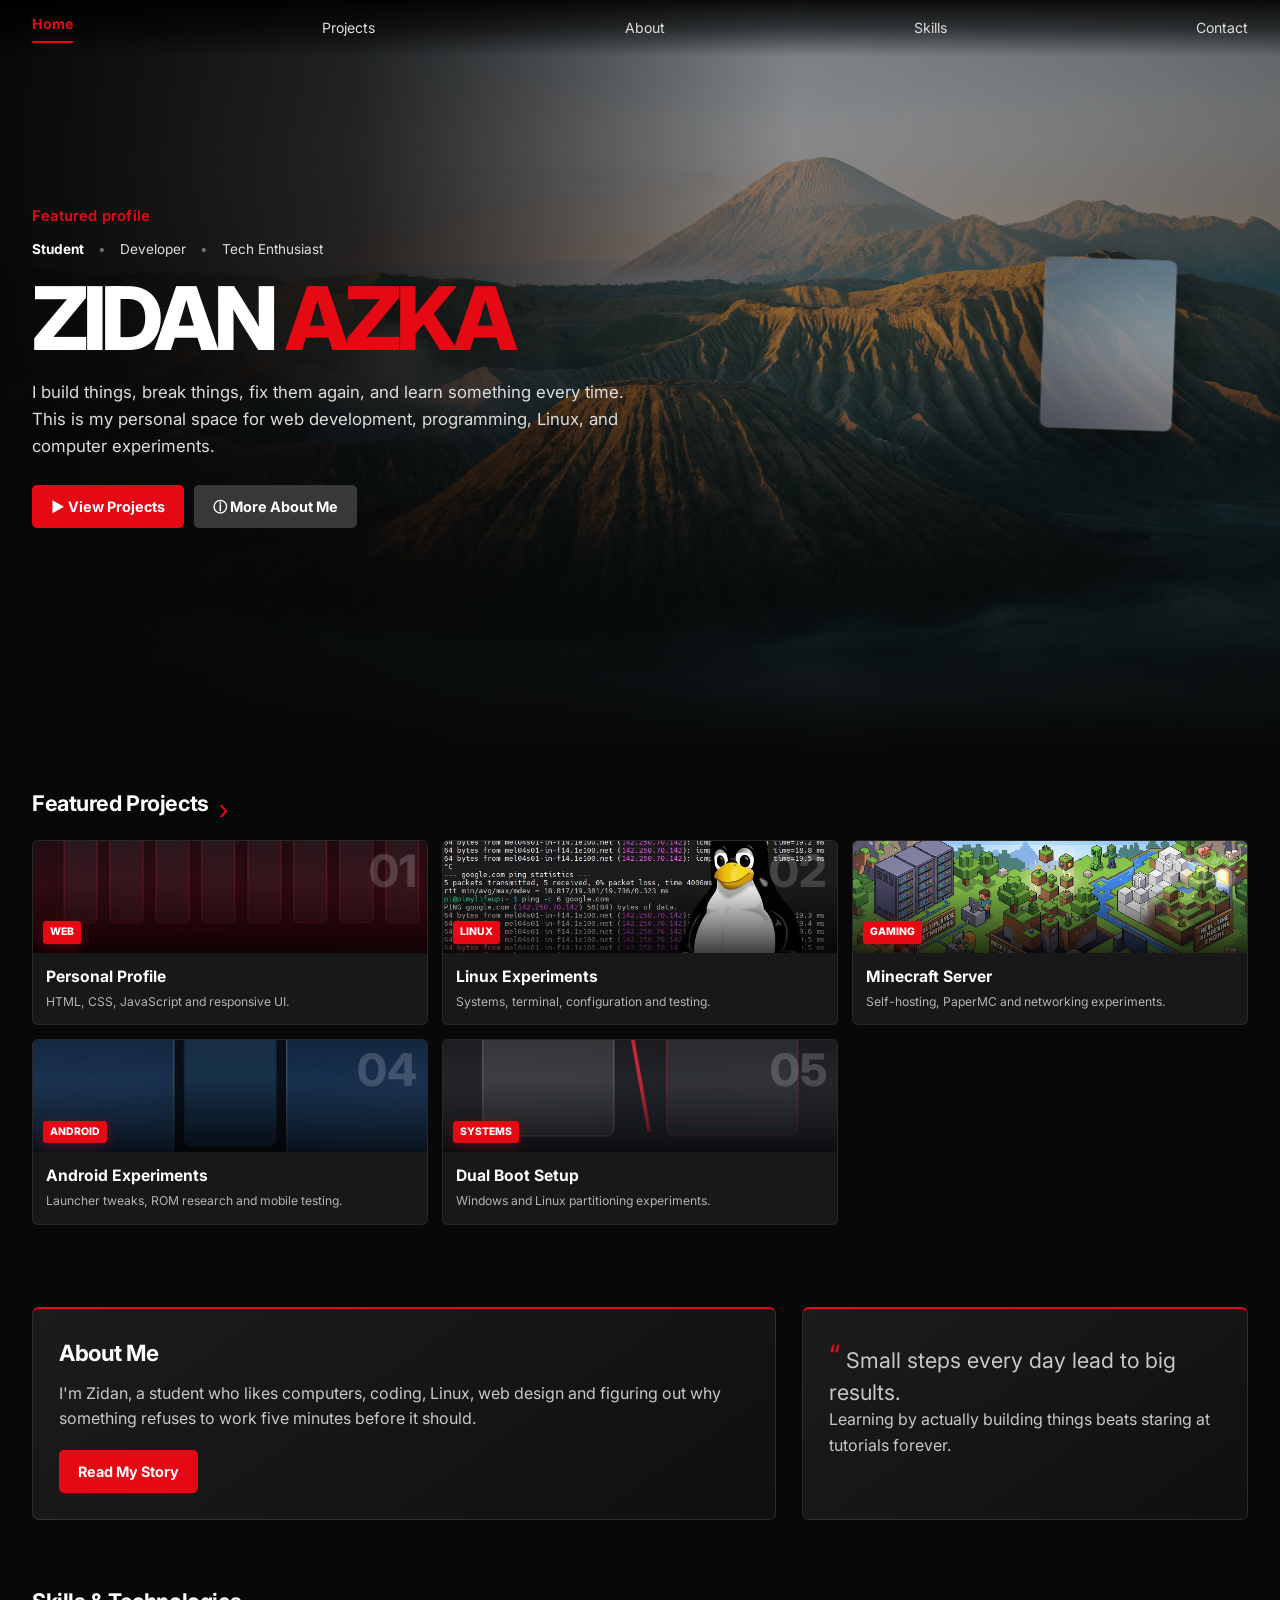
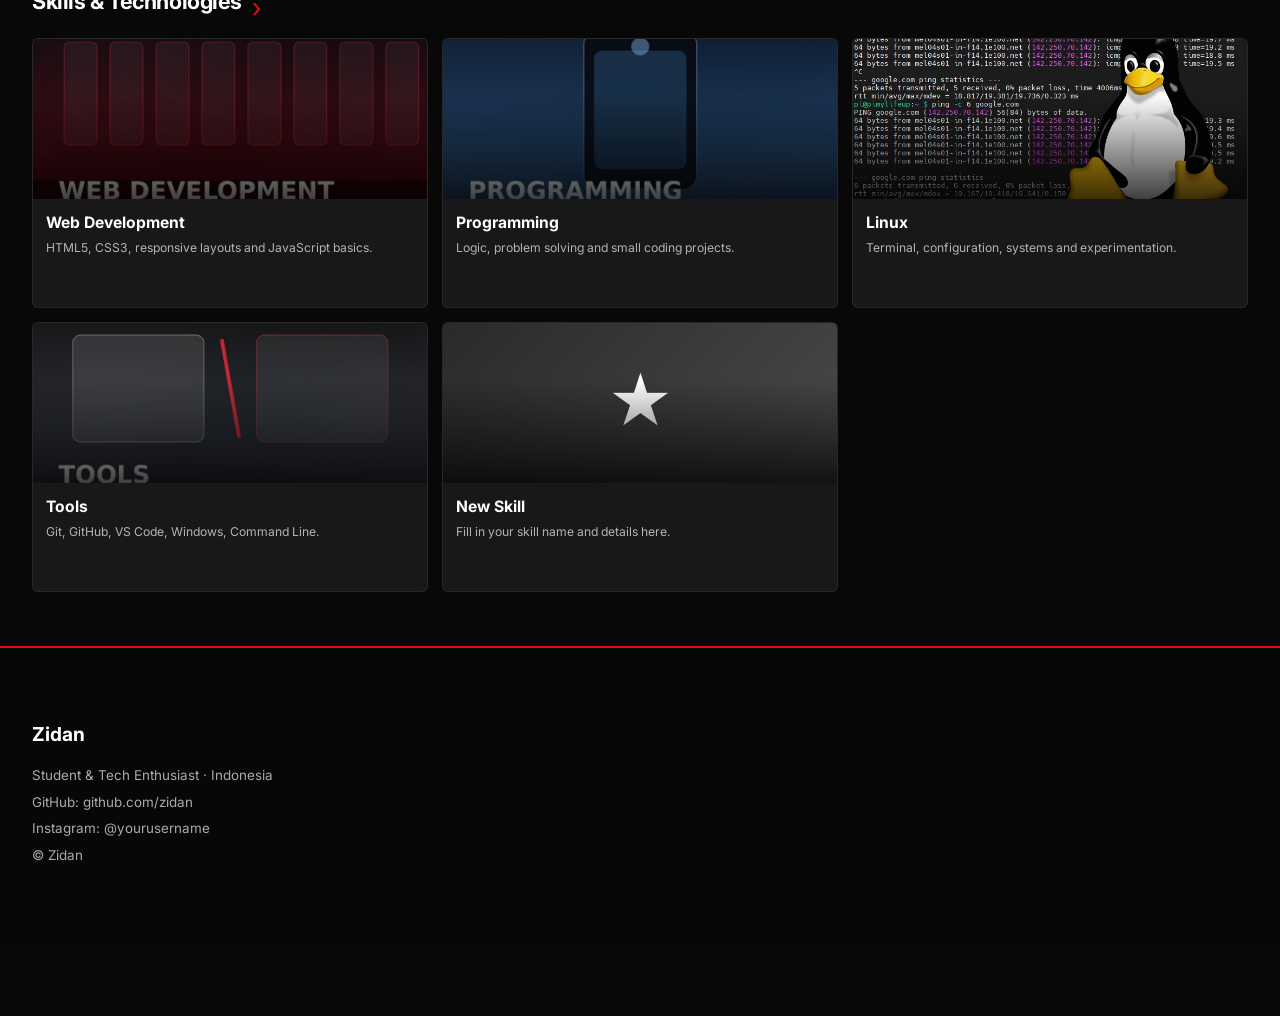
==== commit 946e644c: "Add files via upload" ====
--- a/index.html
+++ b/index.html
@@ -9,18 +9,18 @@
 <a class="active" href="index.html">Home</a><a href="projects.html">Projects</a><a href="generic.html">About</a><a href="elements.html">Skills</a><a href="#contact">Contact</a>
 </nav></div></header>
 <main>
-<section class="hero"><div class="hero-inner"><div class="hero-copy"><p class="kicker">Featured profile</p><div class="meta"><b>Student</b><span class="dot">•</span><span>Developer</span><span class="dot">•</span><span>Tech Enthusiast</span></div><h1>ZIDAN <span class="red">AZKA</span></h1><p class="hero-desc">I build things, break things, fix them again, and learn something every time. This is my personal space for web development, programming, Linux, and computer experiments.</p><div class="actions"><a class="btn btn-primary" href="projects.html">View Projects</a><a class="btn btn-dark" href="generic.html">ⓘ More About Me</a></div></div><img class="profile-float" id="profilePhoto" src="images/profile.jpg" alt="Profile photo" draggable="false"></div></section>
+<section class="hero"><div class="hero-inner"><div class="hero-copy"><p class="kicker">Featured profile</p><div class="meta"><b>Student</b><span class="dot">•</span><span>Developer</span><span class="dot">•</span><span>Tech Enthusiast</span></div><h1>ZIDAN <span class="red">AZKA</span></h1><p class="hero-desc">I build things, break things, fix them again, and learn something every time. This is my personal space for web development, programming, Linux, and computer experiments.</p><div class="actions"><a class="btn btn-primary" href="projects.html">▶ View Projects</a><a class="btn btn-dark" href="generic.html">ⓘ More About Me</a></div></div><img class="profile-float" id="profilePhoto" src="images/profile.jpg" alt="Profile photo" draggable="false"></div></section>
 <section class="row-section"><div class="container"><div class="row-title"><h2>Featured Projects</h2></div><div class="row" id="projectRow">
-<article class="card searchable" data-name="profile website web development"><div class="card-media"><img src="images/project-portfolio.jpg" alt="Profile website"><span class="badge">Web</span><span class="card-number">01</span></div><div class="card-body"><h3>Personal Profile</h3><p>HTML, CSS, JavaScript and responsive UI.</p></div></article>
-<article class="card searchable" data-name="linux experiments operating system"><div class="card-media"><img src="images/project-linux.jpg" alt="Linux experiments"><span class="badge">Linux</span><span class="card-number">02</span></div><div class="card-body"><h3>Linux Experiments</h3><p>Systems, terminal, configuration and testing.</p></div></article>
-<article class="card searchable" data-name="minecraft server paper termux networking"><div class="card-media"><img src="images/project-minecraft.jpg" alt="Minecraft Server"><span class="badge">Gaming</span><span class="card-number">03</span></div><div class="card-body"><h3>Minecraft Server</h3><p>Self-hosting, PaperMC and networking experiments.</p></div></article>
-<article class="card searchable" data-name="android poco custom rom"><div class="card-media"><img src="images/project-android.jpg" alt="Android Experiments"><span class="badge">Android</span><span class="card-number">04</span></div><div class="card-body"><h3>Android Experiments</h3><p>Launcher tweaks, ROM research and mobile testing.</p></div></article>
-<article class="card searchable" data-name="windows linux dual boot"><div class="card-media"><img src="images/project-dualboot.jpg" alt="Dual Boot Setup"><span class="badge">Systems</span><span class="card-number">05</span></div><div class="card-body"><h3>Dual Boot Setup</h3><p>Windows and Linux partitioning experiments.</p></div></article>
+<a class="card searchable" data-name="profile website web development" href="project-profile.html"><div class="card-media"><img src="images/project-portfolio.jpg" alt="Profile website"><span class="badge">Web</span><span class="card-number">01</span></div><div class="card-body"><h3>Personal Profile</h3><p>HTML, CSS, JavaScript and responsive UI.</p></div></a>
+<a class="card searchable" data-name="linux experiments operating system" href="project-linux.html"><div class="card-media"><img src="images/project-linux.jpg" alt="Linux experiments"><span class="badge">Linux</span><span class="card-number">02</span></div><div class="card-body"><h3>Linux Experiments</h3><p>Systems, terminal, configuration and testing.</p></div></a>
+<a class="card searchable" data-name="minecraft server paper termux networking" href="project-minecraft.html"><div class="card-media"><img src="images/project-minecraft.jpg" alt="Minecraft Server"><span class="badge">Gaming</span><span class="card-number">03</span></div><div class="card-body"><h3>Minecraft Server</h3><p>Self-hosting, PaperMC and networking experiments.</p></div></a>
+<a class="card searchable" data-name="android poco custom rom" href="project-android.html"><div class="card-media"><img src="images/project-android.jpg" alt="Android Experiments"><span class="badge">Android</span><span class="card-number">04</span></div><div class="card-body"><h3>Android Experiments</h3><p>Launcher tweaks, ROM research and mobile testing.</p></div></a>
+<a class="card searchable" data-name="windows linux dual boot" href="project-dualboot.html"><div class="card-media"><img src="images/project-dualboot.jpg" alt="Dual Boot Setup"><span class="badge">Systems</span><span class="card-number">05</span></div><div class="card-body"><h3>Dual Boot Setup</h3><p>Windows and Linux partitioning experiments.</p></div></a>
 </div></div></section>
 <section class="row-section"><div class="container"><div class="split"><div class="panel"><h2>About Me</h2><p>I'm Zidan, a student who likes computers, coding, Linux, web design and figuring out why something refuses to work five minutes before it should.</p><div class="actions" style="margin-top:18px"><a class="btn btn-red" href="generic.html">Read My Story</a></div></div><div class="panel"><p class="quote"><span class="quote-mark">“</span> Small steps every day lead to big results.</p><p>Learning by actually building things beats staring at tutorials forever.</p></div></div></div></section>
-<section class="row-section"><div class="container"><div class="row-title"><h2>Skills & Technologies</h2></div><div class="row" id="skillsRow"><article class="card project-large searchable" data-name="html css web"><div class="card-media"><img src="images/skill-web.jpg" alt="Web Development"></div><div class="card-body"><h3>Web Development</h3><p>HTML5, CSS3, responsive layouts and JavaScript basics.</p></div></article><article class="card project-large searchable" data-name="programming code"><div class="card-media"><img src="images/skill-code.jpg" alt="Programming"></div><div class="card-body"><h3>Programming</h3><p>Logic, problem solving and small coding projects.</p></div></article><article class="card project-large searchable" data-name="linux terminal"><div class="card-media"><img src="images/skill-linux.jpg" alt="Linux"></div><div class="card-body"><h3>Linux</h3><p>Terminal, configuration, systems and experimentation.</p></div></article><article class="card project-large searchable" data-name="tools git github"><div class="card-media"><img src="images/skill-tools.jpg" alt="Tools"></div><div class="card-body"><h3>Tools</h3><p>Git, GitHub, VS Code, Windows, Command Line.</p></div></article><article class="card project-large searchable" data-name="new skill"><div class="card-media"><div style="height:100%;background:linear-gradient(135deg,#2a2a2a,#4a4a4a);display:grid;place-items:center;font-size:4rem">★</div></div><div class="card-body"><h3>New Skill</h3><p>Fill in your skill name and details here.</p></div></article></div></div></section>
+<section class="row-section"><div class="container"><div class="row-title"><h2>Skills & Technologies</h2></div><div class="row" id="skillsRow"><a class="card project-large searchable" data-name="html css web" href="elements.html"><div class="card-media"><img src="images/skill-web.jpg" alt="Web Development"></div><div class="card-body"><h3>Web Development</h3><p>HTML5, CSS3, responsive layouts and JavaScript basics.</p></div></a><a class="card project-large searchable" data-name="programming code" href="elements.html"><div class="card-media"><img src="images/skill-code.jpg" alt="Programming"></div><div class="card-body"><h3>Programming</h3><p>Logic, problem solving and small coding projects.</p></div></a><a class="card project-large searchable" data-name="linux terminal" href="elements.html"><div class="card-media"><img src="images/skill-linux.jpg" alt="Linux"></div><div class="card-body"><h3>Linux</h3><p>Terminal, configuration, systems and experimentation.</p></div></a><a class="card project-large searchable" data-name="tools git github" href="elements.html"><div class="card-media"><img src="images/skill-tools.jpg" alt="Tools"></div><div class="card-body"><h3>Tools</h3><p>Git, GitHub, VS Code, Windows, Command Line.</p></div></a><a class="card project-large searchable" data-name="new skill" href="elements.html"><div class="card-media"><div style="height:100%;background:linear-gradient(135deg,#2a2a2a,#4a4a4a);display:grid;place-items:center;font-size:4rem">★</div></div><div class="card-body"><h3>New Skill</h3><p>Fill in your skill name and details here.</p></div></a></div></div></section>
 </main>
-<footer id="contact"><div class="container"><h2>Zidan</h2><p>Student & Tech Enthusiast · Indonesia</p><p>GitHub: github.com/zidanshaw</p><p>Instagram: @zdn_zaa_</p><p>©Zidan</p></div></footer>
+<footer id="contact"><div class="container"><h2>Zidan</h2><p>Student & Tech Enthusiast · Indonesia</p><p>GitHub: github.com/zidan</p><p>Instagram: @yourusername</p><p>© Zidan</p></div></footer>
 <script>
 const topbar=document.getElementById('topbar');window.addEventListener('scroll',()=>topbar.classList.toggle('scrolled',scrollY>30));
 </script>
@@ -35,7 +35,7 @@
       e.preventDefault();
       document.body.classList.remove('page-ready');
       document.body.classList.add('page-exit');
-      setTimeout(function(){ window.location.href=href; },280);
+      setTimeout(function(){ window.location.href=href; },380);
     });
   });
 })();
--- a/assets/css/main.css
+++ b/assets/css/main.css
@@ -3,7 +3,7 @@
 :root{--red:#e50914;--red2:#b20710;--bg:#080808;--panel:#141414;--text:#fff;--muted:#b3b3b3;--line:rgba(255,255,255,.10)}
 *{box-sizing:border-box}
 html{scroll-behavior:smooth;background:var(--bg)}
-body{margin:0;opacity:0;transition:opacity .28s ease-in-out;
+body{margin:0;opacity:0;transition:opacity .38s cubic-bezier(.22,1,.36,1);
 background:var(--bg);color:var(--text);font-family:Inter,Arial,sans-serif;line-height:1.6;overflow-x:hidden}
 body.page-ready{opacity:1}
 body.page-exit{opacity:0}
@@ -11,7 +11,7 @@
 .container{width:min(1240px,calc(100% - 64px));margin:auto}
 
 /* Netflix-inspired shell */
-header{position:fixed;top:0;left:0;right:0;z-index:100;background:linear-gradient(180deg,rgba(0,0,0,.9),rgba(0,0,0,.58),transparent);transition:.3s}
+header{position:fixed;top:0;left:0;right:0;z-index:100;background:linear-gradient(180deg,rgba(0,0,0,.9),rgba(0,0,0,.58),transparent);transition:background .4s cubic-bezier(.22,1,.36,1),backdrop-filter .4s cubic-bezier(.22,1,.36,1)}
 header.scrolled{background:rgba(8,8,8,.94);backdrop-filter:blur(14px)}
 .nav{height:56px;display:flex;align-items:center;gap:32px}
 nav{display:flex;align-items:center;gap:24px;justify-content:space-between;width:100%}
@@ -47,7 +47,7 @@
 #projectRow .card{flex:auto;min-width:0}
 #skillsRow{display:grid;grid-template-columns:repeat(3,1fr);gap:14px;overflow:visible;scroll-snap-type:none}
 #skillsRow .card{flex:auto;min-width:0}
-.card{flex:0 0 245px;min-height:180px;position:relative;overflow:hidden;border-radius:6px;background:#181818;border:1px solid rgba(255,255,255,.07);scroll-snap-align:start;transition:transform .25s ease,box-shadow .25s ease,z-index .25s ease}
+.card{flex:0 0 245px;min-height:180px;position:relative;overflow:hidden;border-radius:6px;background:#181818;border:1px solid rgba(255,255,255,.07);scroll-snap-align:start;display:block;text-decoration:none;color:inherit;cursor:pointer;transition:transform .4s cubic-bezier(.22,1,.36,1),box-shadow .4s cubic-bezier(.22,1,.36,1)}
 .card:hover{transform:scale(1.055);z-index:5;box-shadow:0 18px 42px rgba(0,0,0,.65)}
 .card-media{height:112px;position:relative;overflow:hidden;background:linear-gradient(135deg,#1c1c1c,#303030)}
 .card-media img{width:100%;height:100%;object-fit:cover;display:block;transition:transform .35s}.card:hover .card-media img{transform:scale(1.07)}
@@ -74,5 +74,5 @@
 .empty-state{display:none;padding:35px 0;color:#aaa}.empty-state.show{display:block}
 
 @media(max-width:900px){.container,.hero-inner{width:min(100% - 34px,1240px)}nav{gap:14px}.profile-float{width:96px;height:124px;right:3%;bottom:78px}.split{grid-template-columns:1fr}.project-grid{gap:10px;grid-template-columns:repeat(2,1fr)}.project-large{min-height:170px}.project-large .card-media{height:90px}.card-body{padding:10px}.card h3{font-size:.95rem}.card p{font-size:.78rem}#projectRow{gap:10px;grid-template-columns:repeat(2,1fr)}#projectRow .card-media{height:90px}#skillsRow{gap:10px;grid-template-columns:repeat(2,1fr)}#skillsRow .card-media{height:90px}}
-@media(max-width:650px){.nav{height:50px;gap:14px}nav{gap:0}nav a{font-size:.76rem}.hero{min-height:82vh;background-position:62% center}.hero-inner{padding:120px 0 75px}.hero h1{font-size:clamp(2.94rem,16.66vw,4.70rem)}.hero-desc{font-size:.92rem}.profile-float{display:none}.card{flex-basis:225px}.card-media{height:102px}.page-hero{min-height:48vh;padding-top:115px}.page-hero h1{font-size:3rem}.project-grid{gap:8px;grid-template-columns:1fr}.project-large{min-height:150px}.project-large .card-media{height:76px}.card-body{padding:8px}.card h3{font-size:.85rem}.card p{font-size:.72rem;line-height:1.3}.badge{font-size:.62rem;padding:2px 6px}#projectRow{gap:8px;grid-template-columns:1fr}#projectRow .card-media{height:76px}#skillsRow{gap:8px;grid-template-columns:1fr}#skillsRow .card-media{height:76px}}
-@media(max-width:400px){nav a{font-size:.68rem}}
+@media(max-width:650px){.nav{height:50px;gap:14px}nav{gap:0}nav a{font-size:.76rem}.hero{min-height:88vh;background-position:62% center}.hero-inner{padding:120px 0 190px}.hero h1{font-size:clamp(2.94rem,16.66vw,4.70rem)}.hero-desc{font-size:.92rem}.profile-float{width:108px;height:140px;right:6%;bottom:30px;transition:opacity .3s ease}.card{flex-basis:225px}.card-media{height:102px}.page-hero{min-height:48vh;padding-top:115px}.page-hero h1{font-size:3rem}.project-grid{gap:8px;grid-template-columns:1fr}.project-large{min-height:150px}.project-large .card-media{height:76px}.card-body{padding:8px}.card h3{font-size:.85rem}.card p{font-size:.72rem;line-height:1.3}.badge{font-size:.62rem;padding:2px 6px}#projectRow{gap:8px;grid-template-columns:1fr}#projectRow .card-media{height:76px}#skillsRow{gap:8px;grid-template-columns:1fr}#skillsRow .card-media{height:76px}}
+@media(max-width:400px){nav a{font-size:.68rem}.profile-float{width:92px;height:120px;right:5%;bottom:26px}}
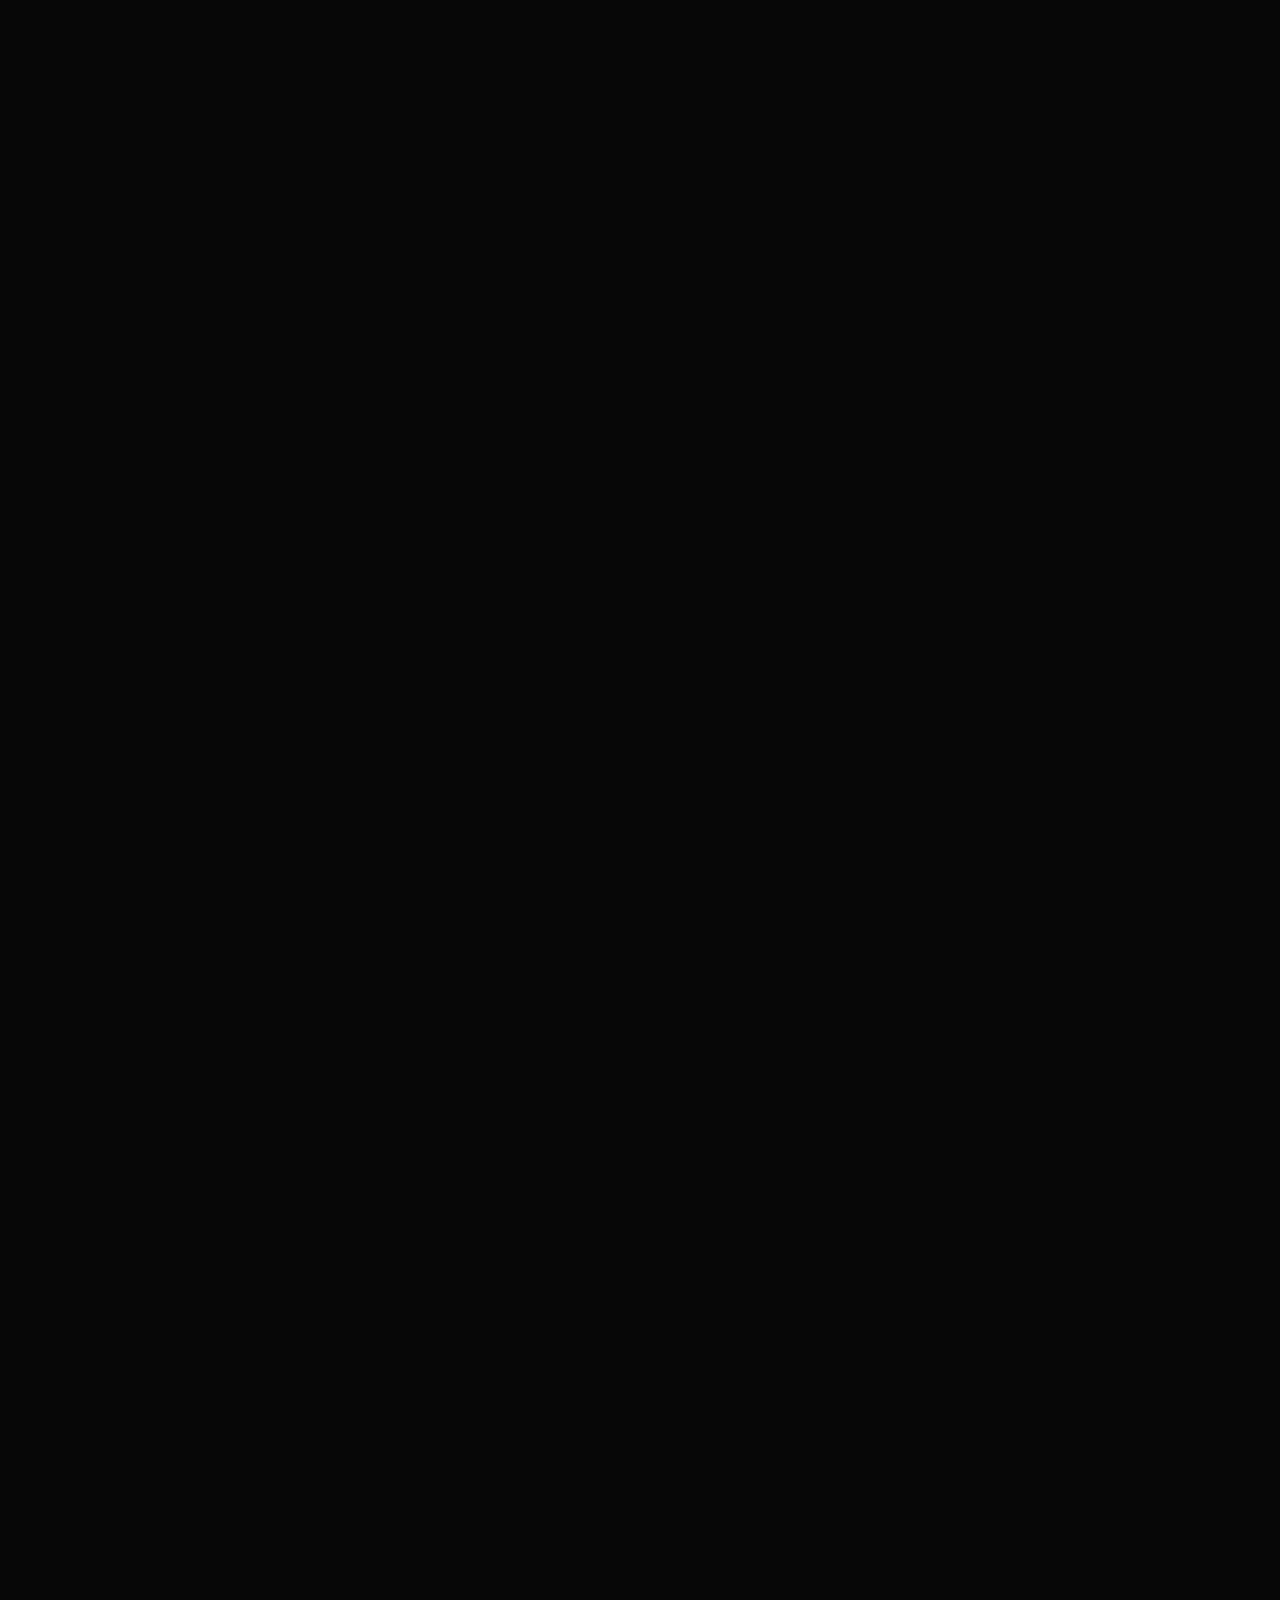
==== commit a7ce947e: "Add files via upload" ====
--- a/index.html
+++ b/index.html
@@ -3,11 +3,13 @@
 <head>
 <meta charset="utf-8"><meta name="viewport" content="width=device-width,initial-scale=1">
 <title>Zidan — Profile</title><link rel="stylesheet" href="assets/css/main.css">
-</head>
+<meta name="description" content="Personal profile of Zidan — student, developer and tech enthusiast. Web development, programming, Linux and computer experiments."><meta property="og:type" content="website"><meta property="og:title" content="Zidan — Profile"><meta property="og:description" content="Personal profile of Zidan — student, developer and tech enthusiast. Web development, programming, Linux and computer experiments."><meta property="og:image" content="images/profile.jpg"><meta name="twitter:card" content="summary_large_image"><meta name="twitter:title" content="Zidan — Profile"><meta name="twitter:description" content="Personal profile of Zidan — student, developer and tech enthusiast. Web development, programming, Linux and computer experiments."><meta name="twitter:image" content="images/profile.jpg"><link rel="icon" href="favicon.ico" sizes="any"><link rel="apple-touch-icon" href="apple-touch-icon.png"><link rel="icon" type="image/png" sizes="192x192" href="icon-192.png"><!-- Google Analytics: replace G-XXXXXXXXXX with your real GA4 Measurement ID from analytics.google.com -->
+<script async src="https://www.googletagmanager.com/gtag/js?id=G-XXXXXXXXXX"></script>
+<script>window.dataLayer=window.dataLayer||[];function gtag(){dataLayer.push(arguments);}gtag('js',new Date());gtag('config','G-XXXXXXXXXX');</script></head>
 <body>
 <header id="topbar"><div class="container nav"><nav>
 <a class="active" href="index.html">Home</a><a href="projects.html">Projects</a><a href="generic.html">About</a><a href="elements.html">Skills</a><a href="#contact">Contact</a>
-</nav></div></header>
+<button class="theme-btn" id="themeBtn" type="button" aria-label="Toggle light/dark theme">🌙</button></nav></div></header>
 <main>
 <section class="hero"><div class="hero-inner"><div class="hero-copy"><p class="kicker">Featured profile</p><div class="meta"><b>Student</b><span class="dot">•</span><span>Developer</span><span class="dot">•</span><span>Tech Enthusiast</span></div><h1>ZIDAN <span class="red">AZKA</span></h1><p class="hero-desc">I build things, break things, fix them again, and learn something every time. This is my personal space for web development, programming, Linux, and computer experiments.</p><div class="actions"><a class="btn btn-primary" href="projects.html">▶ View Projects</a><a class="btn btn-dark" href="generic.html">ⓘ More About Me</a></div></div><img class="profile-float" id="profilePhoto" src="images/profile.jpg" alt="Profile photo" draggable="false"></div></section>
 <section class="row-section"><div class="container"><div class="row-title"><h2>Featured Projects</h2></div><div class="row" id="projectRow">
@@ -17,110 +19,13 @@
 <a class="card searchable" data-name="android poco custom rom" href="project-android.html"><div class="card-media"><img src="images/project-android.jpg" alt="Android Experiments"><span class="badge">Android</span><span class="card-number">04</span></div><div class="card-body"><h3>Android Experiments</h3><p>Launcher tweaks, ROM research and mobile testing.</p></div></a>
 <a class="card searchable" data-name="windows linux dual boot" href="project-dualboot.html"><div class="card-media"><img src="images/project-dualboot.jpg" alt="Dual Boot Setup"><span class="badge">Systems</span><span class="card-number">05</span></div><div class="card-body"><h3>Dual Boot Setup</h3><p>Windows and Linux partitioning experiments.</p></div></a>
 </div></div></section>
-<section class="row-section"><div class="container"><div class="split"><div class="panel"><h2>About Me</h2><p>I'm Zidan, a student who likes computers, coding, Linux, web design and figuring out why something refuses to work five minutes before it should.</p><div class="actions" style="margin-top:18px"><a class="btn btn-red" href="generic.html">Read My Story</a></div></div><div class="panel"><p class="quote"><span class="quote-mark">“</span> Small steps every day lead to big results.</p><p>Learning by actually building things beats staring at tutorials forever.</p></div></div></div></section>
-<section class="row-section"><div class="container"><div class="row-title"><h2>Skills & Technologies</h2></div><div class="row" id="skillsRow"><a class="card project-large searchable" data-name="html css web" href="elements.html"><div class="card-media"><img src="images/skill-web.jpg" alt="Web Development"></div><div class="card-body"><h3>Web Development</h3><p>HTML5, CSS3, responsive layouts and JavaScript basics.</p></div></a><a class="card project-large searchable" data-name="programming code" href="elements.html"><div class="card-media"><img src="images/skill-code.jpg" alt="Programming"></div><div class="card-body"><h3>Programming</h3><p>Logic, problem solving and small coding projects.</p></div></a><a class="card project-large searchable" data-name="linux terminal" href="elements.html"><div class="card-media"><img src="images/skill-linux.jpg" alt="Linux"></div><div class="card-body"><h3>Linux</h3><p>Terminal, configuration, systems and experimentation.</p></div></a><a class="card project-large searchable" data-name="tools git github" href="elements.html"><div class="card-media"><img src="images/skill-tools.jpg" alt="Tools"></div><div class="card-body"><h3>Tools</h3><p>Git, GitHub, VS Code, Windows, Command Line.</p></div></a><a class="card project-large searchable" data-name="new skill" href="elements.html"><div class="card-media"><div style="height:100%;background:linear-gradient(135deg,#2a2a2a,#4a4a4a);display:grid;place-items:center;font-size:4rem">★</div></div><div class="card-body"><h3>New Skill</h3><p>Fill in your skill name and details here.</p></div></a></div></div></section>
+<section class="row-section"><div class="container"><div class="split"><div class="panel"><h2>About Me</h2><p>I'm Zidan, a student who likes computers, coding, Linux, web design and figuring out why something refuses to work five minutes before it should.</p><div class="actions" style="margin-top:18px"><a class="btn btn-red" href="generic.html">Read My Story</a></div></div><div class="panel"><p class="quote"><span class="quote-mark">"</span> Small steps every day lead to big results.</p><p>Learning by actually building things beats staring at tutorials forever.</p></div></div></div></section>
+<section class="row-section"><div class="container"><div class="row-title"><h2>Skills & Technologies</h2></div><div class="row" id="skillsRow"><a class="card project-large searchable" data-name="html css web" href="elements.html"><div class="card-media"><img src="images/skill-web.jpg" alt="Web Development"></div><div class="card-body"><h3>Web Development</h3><p>HTML5, CSS3, responsive layouts and JavaScript basics.</p></div></a><a class="card project-large searchable" data-name="programming code" href="elements.html"><div class="card-media"><img src="images/skill-code.jpg" alt="Programming"></div><div class="card-body"><h3>Programming</h3><p>Logic, problem solving and small coding projects.</p></div></a><a class="card project-large searchable" data-name="linux terminal" href="elements.html"><div class="card-media"><img src="images/skill-linux.jpg" alt="Linux"></div><div class="card-body"><h3>Linux</h3><p>Terminal, configuration, systems and experimentation.</p></div></a><a class="card project-large searchable" data-name="tools git github" href="elements.html"><div class="card-media"><img src="images/skill-tools.jpg" alt="Tools"></div><div class="card-body"><h3>Tools</h3><p>Git, GitHub, VS Code, Windows, Command Line.</p></div></a></div></div></section>
 </main>
-<footer id="contact"><div class="container"><h2>Zidan</h2><p>Student & Tech Enthusiast · Indonesia</p><p>GitHub: github.com/zidan</p><p>Instagram: @yourusername</p><p>© Zidan</p></div></footer>
+<footer id="contact"><div class="container"><h2>Zidan</h2><p>Student & Tech Enthusiast · Indonesia</p><p>GitHub: github.com/zidan</p><p>© Zidan</p></div></footer>
 <script>
 const topbar=document.getElementById('topbar');window.addEventListener('scroll',()=>topbar.classList.toggle('scrolled',scrollY>30));
 </script>
-<script>
-(function(){
-  document.body.classList.add('page-ready');
-  document.querySelectorAll('a[href]').forEach(function(a){
-    var href=a.getAttribute('href');
-    if(!href || href.startsWith('#') || href.startsWith('http') || href.startsWith('mailto:') || href.startsWith('tel:') || a.target==='_blank') return;
-    a.addEventListener('click',function(e){
-      if(e.ctrlKey||e.metaKey||e.shiftKey||e.altKey) return;
-      e.preventDefault();
-      document.body.classList.remove('page-ready');
-      document.body.classList.add('page-exit');
-      setTimeout(function(){ window.location.href=href; },380);
-    });
-  });
-})();
-</script>
-<script>
-(function(){
-  var photo = document.getElementById('profilePhoto');
-  if(!photo) return;
 
-  var baseRot = 2;          // resting tilt, matches the original design
-  var stiffness = 130;      // spring pull-back strength
-  var damping = 9;          // energy loss (lower = bouncier)
-  var maxDrag = 150;        // px before rubber-banding kicks in
-  var tiltPerPx = 0.13;     // how much horizontal offset tilts the photo
-  var tiltFromVel = 0.012;  // extra tilt from throw velocity (swing feel)
 
-  var dx = 0, dy = 0, vx = 0, vy = 0;
-  var dragging = false, pointerId = null;
-  var startClientX = 0, startClientY = 0, startDX = 0, startDY = 0;
-  var prevDX = 0, prevDY = 0;
-  var lastTime = null;
-
-  function clampDrag(){
-    var dist = Math.hypot(dx, dy);
-    if(dist > maxDrag){
-      var over = dist - maxDrag;
-      var eased = maxDrag + over * 0.28; // rubber-band past the limit
-      var s = eased / dist;
-      dx *= s; dy *= s;
-    }
-  }
-
-  function onPointerDown(e){
-    dragging = true;
-    pointerId = e.pointerId;
-    try{ photo.setPointerCapture(pointerId); }catch(err){}
-    startClientX = e.clientX; startClientY = e.clientY;
-    startDX = dx; startDY = dy;
-    prevDX = dx; prevDY = dy;
-  }
-  function onPointerMove(e){
-    if(!dragging || e.pointerId !== pointerId) return;
-    dx = startDX + (e.clientX - startClientX);
-    dy = startDY + (e.clientY - startClientY);
-    clampDrag();
-  }
-  function endDrag(e){
-    if(pointerId !== null && e.pointerId !== undefined && e.pointerId !== pointerId) return;
-    dragging = false;
-    pointerId = null;
-  }
-
-  photo.addEventListener('pointerdown', onPointerDown);
-  photo.addEventListener('pointermove', onPointerMove);
-  photo.addEventListener('pointerup', endDrag);
-  photo.addEventListener('pointercancel', endDrag);
-
-  function frame(t){
-    if(lastTime === null) lastTime = t;
-    var dt = Math.min((t - lastTime) / 1000, 0.032);
-    lastTime = t;
-
-    if(dragging){
-      if(dt > 0){
-        vx = (dx - prevDX) / dt;
-        vy = (dy - prevDY) / dt;
-      }
-      prevDX = dx; prevDY = dy;
-    } else if(Math.abs(dx) > 0.05 || Math.abs(dy) > 0.05 || Math.abs(vx) > 0.5 || Math.abs(vy) > 0.5){
-      var ax = -stiffness * dx - damping * vx;
-      var ay = -stiffness * dy - damping * vy;
-      vx += ax * dt; vy += ay * dt;
-      dx += vx * dt; dy += vy * dt;
-    } else {
-      dx = 0; dy = 0; vx = 0; vy = 0;
-    }
-
-    var rot = baseRot + dx * tiltPerPx + vx * tiltFromVel;
-    rot = Math.max(-42, Math.min(46, rot));
-
-    photo.style.transform = 'translate(' + dx.toFixed(2) + 'px,' + dy.toFixed(2) + 'px) translateY(-50%) rotate(' + rot.toFixed(2) + 'deg)';
-
-    requestAnimationFrame(frame);
-  }
-  requestAnimationFrame(frame);
-})();
-</script>
-</body></html>
+<script src="assets/main.js" defer></script></body></html>
